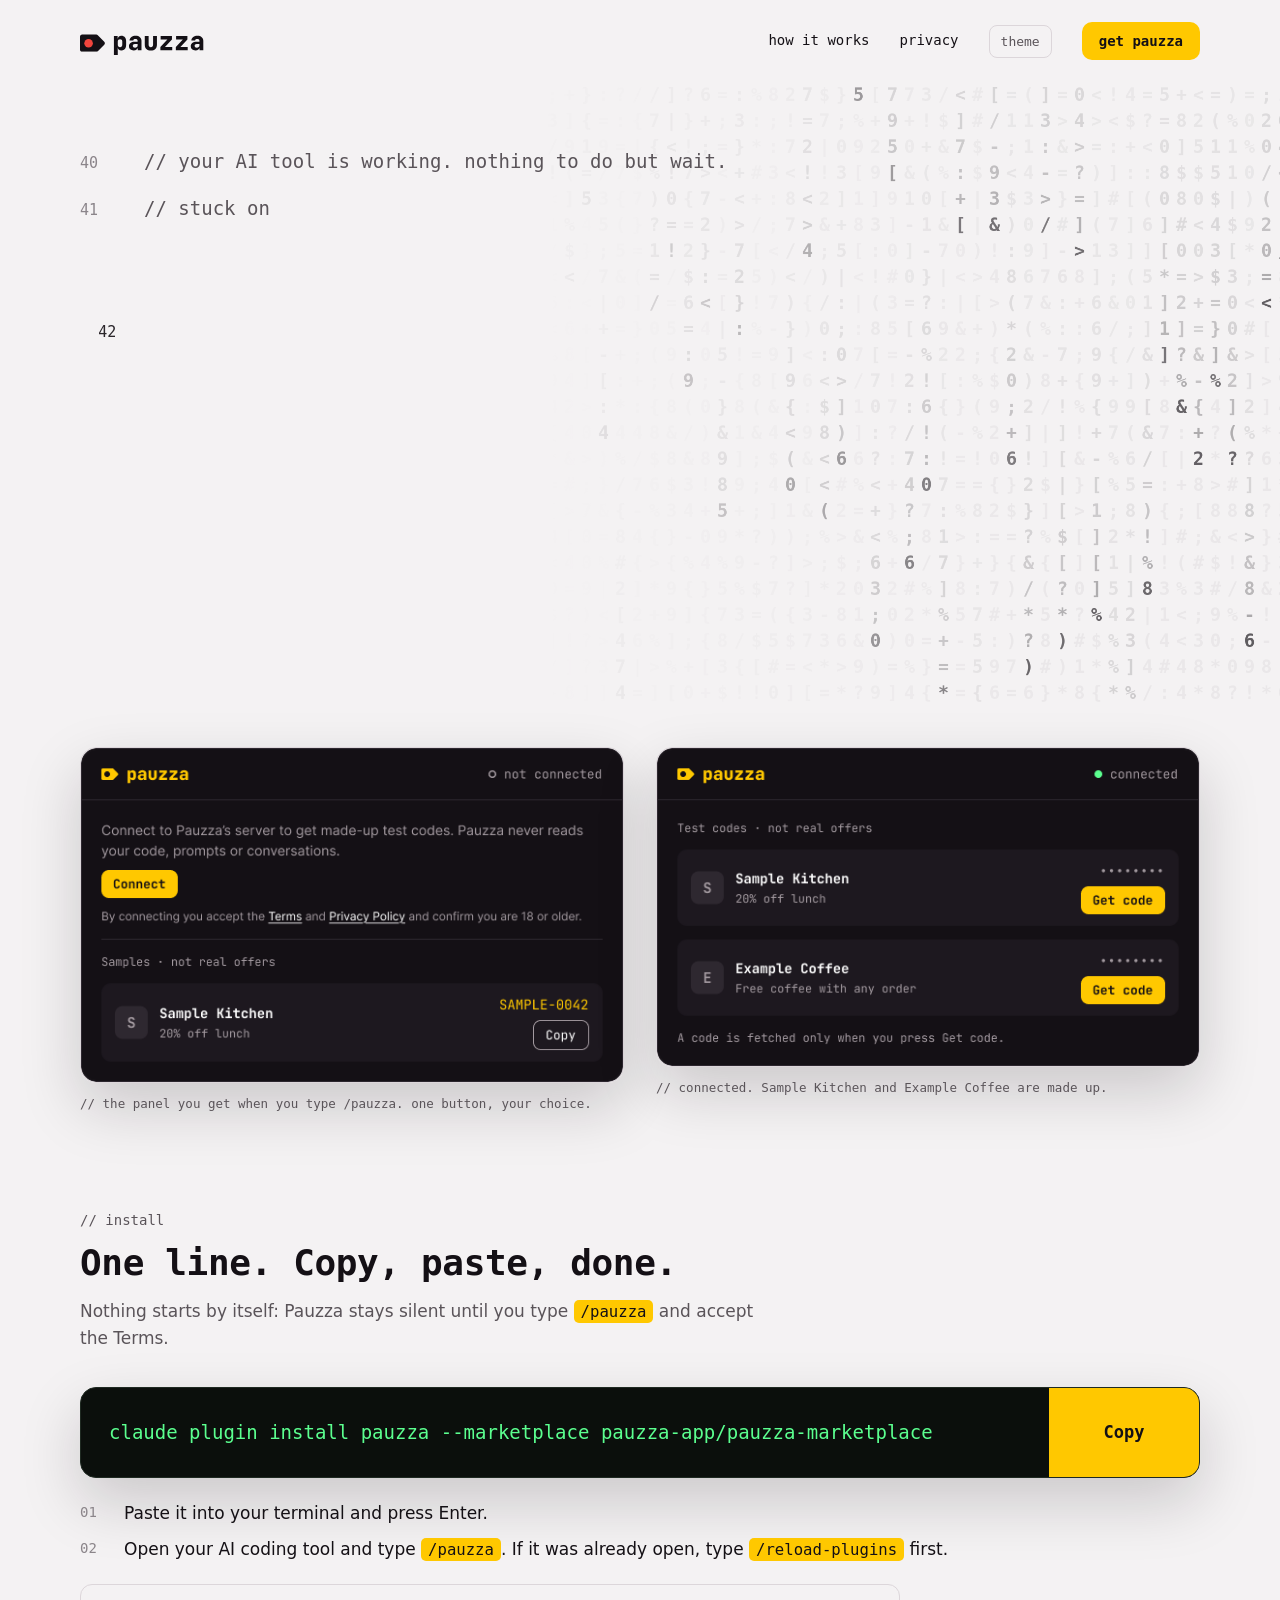
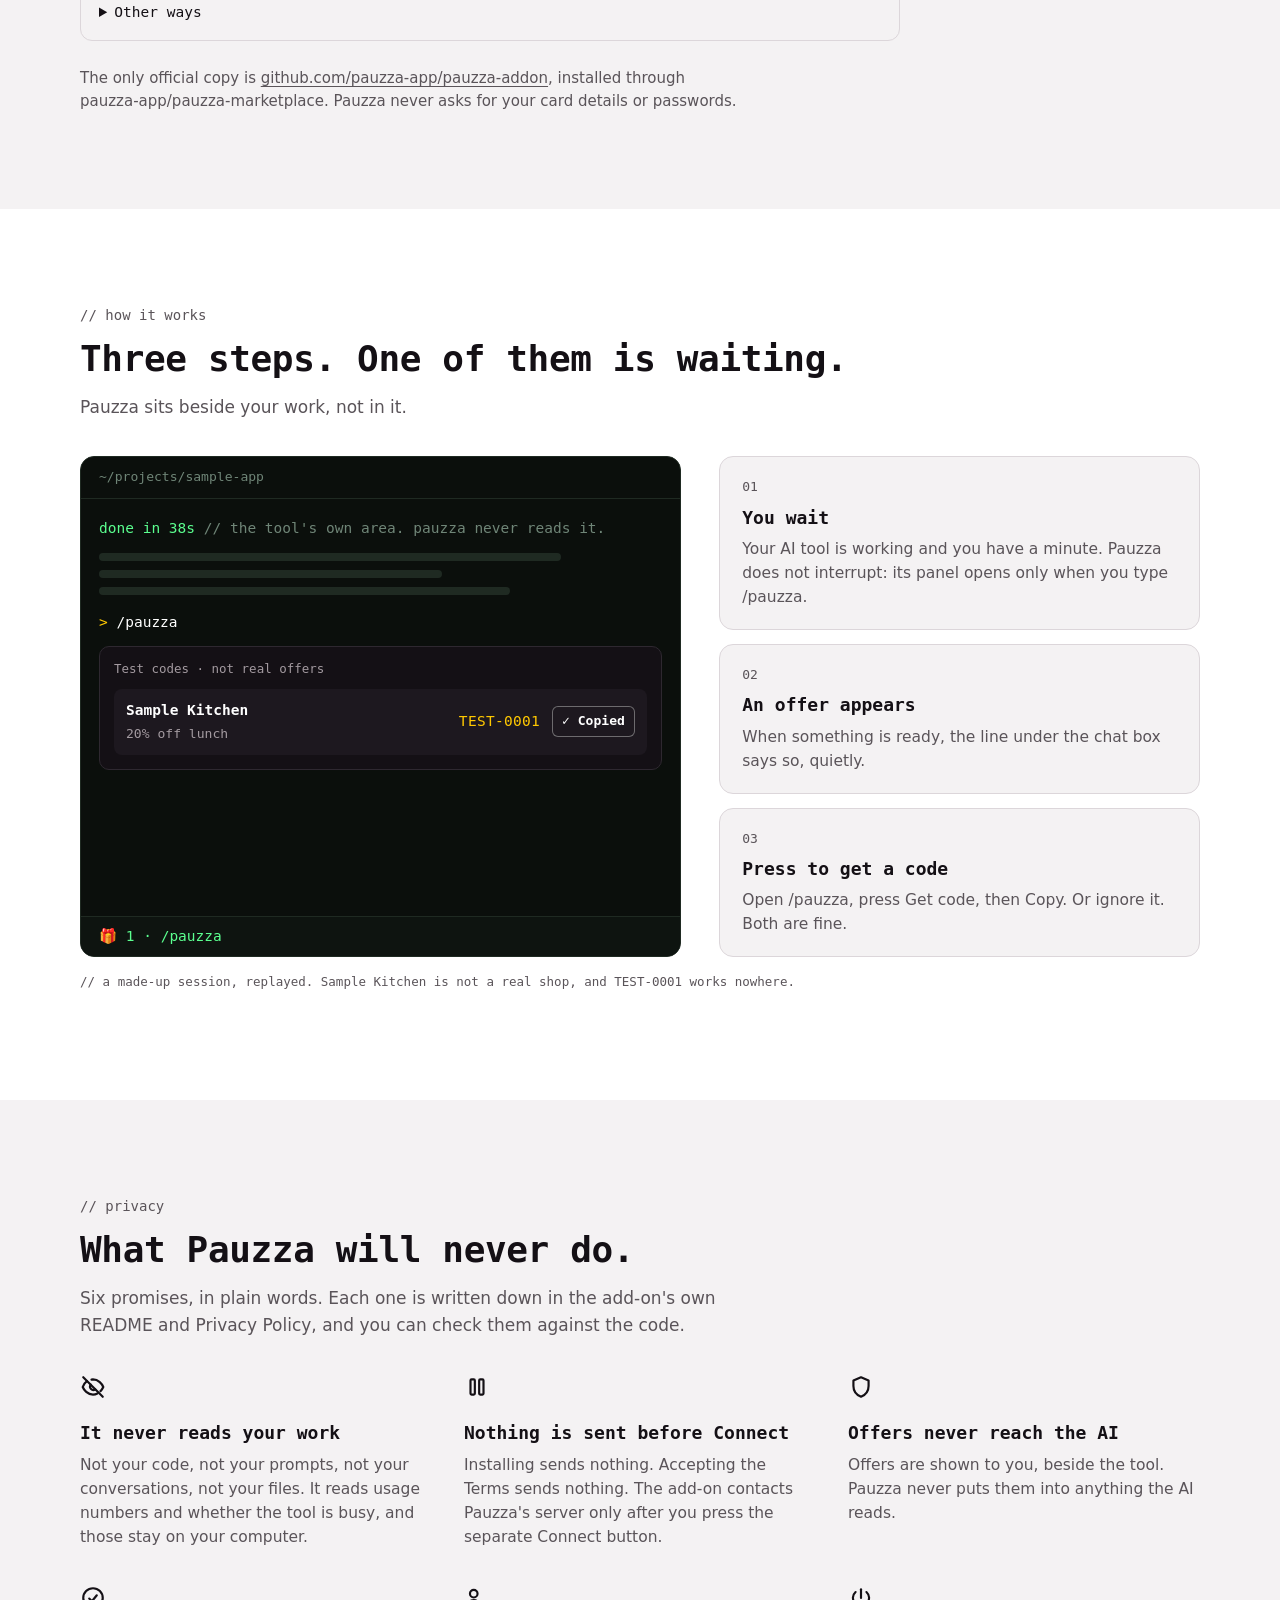
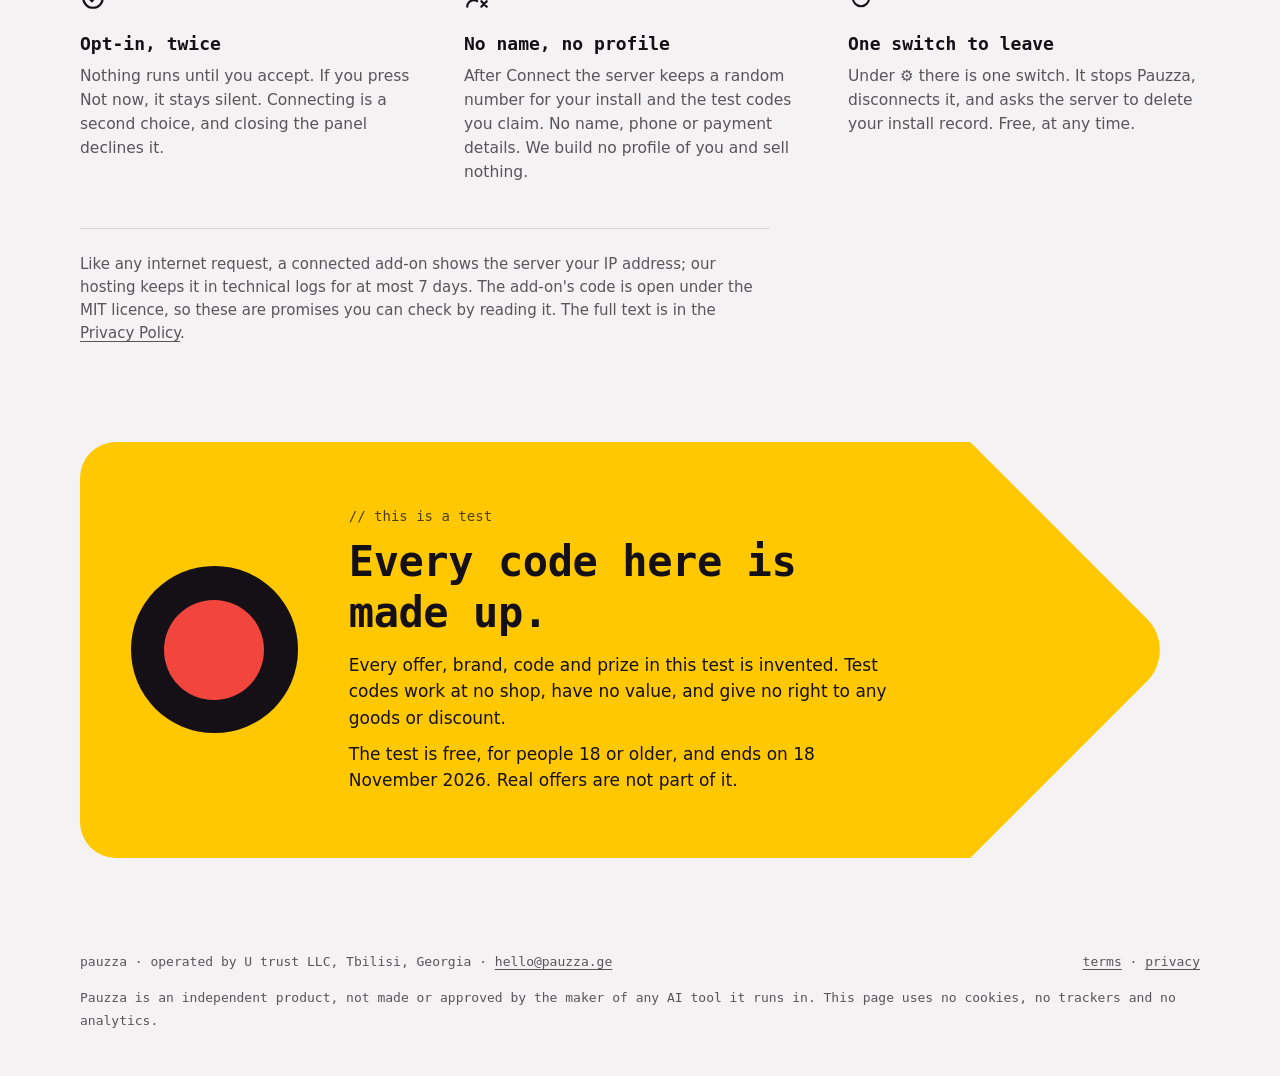
==== index.html @ 9829aac5 "First version of pauzza.ge" ====
<!doctype html>
<html lang="en">
<head>
<meta charset="utf-8">
<meta name="viewport" content="width=device-width, initial-scale=1">
<title>Pauzza · offers while your AI tool is working</title>
<meta name="description" content="Pauzza is an opt-in add-on that turns the wait in your AI coding tool into offers and promo codes. It never reads your code, prompts or conversations. Test version: every code is made up.">
<meta name="theme-color" content="#141015">
<!-- Rehearsal: keep the page out of search engines while it is for invited testers only.
     Remove the next line when the page should be found. -->
<meta name="robots" content="noindex">
<link rel="canonical" href="https://pauzza.ge/">
<!-- The picture and text shown when the link is shared in a chat or on social media. -->
<meta property="og:type" content="website">
<meta property="og:url" content="https://pauzza.ge/">
<meta property="og:title" content="Pauzza · offers while your AI tool is working">
<meta property="og:description" content="An opt-in add-on that turns the wait in your AI coding tool into offers and promo codes. It never reads your code. Test version: every code is made up.">
<meta property="og:image" content="https://pauzza.ge/assets/og.png">
<meta property="og:image:width" content="1200">
<meta property="og:image:height" content="630">
<meta name="twitter:card" content="summary_large_image">
<link rel="icon" href="assets/pauzza-app-icon-dark.svg" type="image/svg+xml">
<link rel="stylesheet" href="style.css">
</head>
<body>
<a class="skip" href="#install">Skip to install</a>

<header class="wrap nav">
  <a class="logo" href="#top" aria-label="Pauzza, top of page">
    <img class="for-dark" src="assets/pauzza-lockup-primary-dark.svg" width="582" height="158" alt="pauzza">
    <img class="for-light" src="assets/pauzza-lockup-primary-light.svg" width="582" height="158" alt="pauzza">
  </a>
  <nav class="nav-links" aria-label="Page">
    <a class="hide-s" href="#how">how it works</a>
    <a class="hide-s" href="#privacy">privacy</a>
    <button class="theme-toggle" type="button" id="theme" aria-label="Switch between light and dark">theme</button>
    <a class="btn btn-primary btn-small" href="#install">get pauzza</a>
  </nav>
</header>

<main id="top">

  <!-- 1 · hero -->
  <div class="hero">
    <canvas id="rain" aria-hidden="true"></canvas>
    <div class="wrap code-line" aria-hidden="true">
      <span class="ln">40</span>
      <p class="comment" data-type>// your AI tool is working. nothing to do but wait.</p>
    </div>
    <div class="wrap code-line" aria-hidden="true">
      <span class="ln">41</span>
      <p class="comment" data-type>// stuck on this line?</p>
    </div>
    <div class="band">
      <div class="wrap code-line">
        <span class="ln" aria-hidden="true"><i class="bp"></i>42</span>
        <h1><span class="h1-text">paused on line&nbsp;<span class="nb">42.<i class="cursor" aria-hidden="true"></i></span></span></h1>
      </div>
    </div>
    <div class="wrap code-line rise" style="--i:0">
      <span class="ln" aria-hidden="true">43</span>
      <p class="after">take a break;</p>
    </div>
    <div class="wrap code-line rise" style="--i:1">
      <span class="ln" aria-hidden="true">44</span>
      <p class="lead">Pauzza is an opt-in add-on that turns the wait in your AI coding tool into offers and promo codes. It never reads your code, prompts or conversations.</p>
    </div>
    <div class="wrap code-line rise" style="--i:2">
      <span class="ln" aria-hidden="true">45</span>
      <div class="cta-row">
        <button class="btn btn-primary" type="button" data-copy="c1" data-label="Copy install line" data-goto="install">Copy install line</button>
        <a class="btn btn-ghost" href="#how">how it works</a>
        <p class="pill">test version · every code is made up</p>
      </div>
    </div>

    <div class="wrap">
      <div class="shots" data-reveal>
        <figure class="shot">
          <img src="assets/shot-connect.png" width="560" height="345" alt="The Pauzza panel before connecting. It reads: Connect to Pauzza's server to get made-up test codes. Pauzza never reads your code, prompts or conversations. Below is one Connect button, and a sample offer marked: Samples, not real offers.">
          <figcaption>// the panel you get when you type /pauzza. one button, your choice.</figcaption>
        </figure>
        <figure class="shot">
          <img src="assets/shot-codes.png" width="560" height="329" alt="The Pauzza panel once connected, headed: Test codes, not real offers. Two made-up offers, Sample Kitchen and Example Coffee, each with a Get code button. A line at the bottom reads: A code is fetched only when you press Get code.">
          <figcaption>// connected. Sample Kitchen and Example Coffee are made up.</figcaption>
        </figure>
      </div>
      <p class="swipe-hint" aria-hidden="true">// swipe →</p>
    </div>
  </div>

  <!-- 2 · install -->
  <section id="install">
    <div class="wrap">
      <p class="eyebrow">// install</p>
      <h2>One line. Copy, paste, done.</h2>
      <p class="intro">Nothing starts by itself: Pauzza stays silent until you type <code class="inline">/pauzza</code> and accept the Terms.</p>

      <div class="install" data-reveal>
        <div class="cmd cmd-big">
          <code id="c1">claude plugin install pauzza <span class="nb">--marketplace</span> <span class="nb">pauzza-app/pauzza-marketplace</span></code>
          <button class="copy" type="button" data-copy="c1" data-label="Copy">Copy</button>
        </div>
        <ol class="after-copy">
          <li><span class="step-n" aria-hidden="true">01</span><span>Paste it into your terminal and press Enter.</span></li>
          <li><span class="step-n" aria-hidden="true">02</span><span>Open your AI coding tool and type <code class="inline">/pauzza</code>. If it was already open, type <code class="inline">/reload-plugins</code> first.</span></li>
        </ol>
        <p class="caption" id="copy-status" role="status" aria-live="polite"></p>
      </div>

      <details>
        <summary>Other ways</summary>

        <h3>Without the terminal</h3>
        <p>Type this in the chat box of an open session. The tool asks you to confirm the new source, then installs.</p>
        <div class="cmd">
          <code id="c2">/plugin install pauzza <span class="nb">--marketplace</span> <span class="nb">pauzza-app/pauzza-marketplace</span></code>
          <button class="copy" type="button" data-copy="c2" data-label="Copy">Copy</button>
        </div>

        <h3>On an older version</h3>
        <p>The one-line install needs version 2.1.292 or later; Pauzza itself needs 2.1.287 or later. Check with <code class="inline">claude --version</code>. On an older version, run these two lines in a terminal instead.</p>
        <div class="cmd">
          <code id="c3">claude plugin marketplace add <span class="nb">pauzza-app/pauzza-marketplace</span></code>
          <button class="copy" type="button" data-copy="c3" data-label="Copy">Copy</button>
        </div>
        <div class="cmd">
          <code id="c4">claude plugin install pauzza@pauzza</code>
          <button class="copy" type="button" data-copy="c4" data-label="Copy">Copy</button>
        </div>

        <h3>Remove it</h3>
        <p>Open <code class="inline">/pauzza</code>, press ⚙ and delete the saved data. Then run these two lines and restart the app.</p>
        <div class="cmd">
          <code id="c5">claude plugin uninstall pauzza@pauzza</code>
          <button class="copy" type="button" data-copy="c5" data-label="Copy">Copy</button>
        </div>
        <div class="cmd">
          <code id="c6">claude plugin marketplace remove pauzza</code>
          <button class="copy" type="button" data-copy="c6" data-label="Copy">Copy</button>
        </div>
      </details>

      <p class="note">The only official copy is <a href="https://github.com/pauzza-app/pauzza-addon">github.com/pauzza-app/pauzza-addon</a>, installed through <span style="white-space:nowrap">pauzza-app/pauzza-marketplace</span>. Pauzza never asks for your card details or passwords.</p>
    </div>
  </section>

  <!-- 3 · how it works -->
  <section id="how" class="alt">
    <div class="wrap">
      <p class="eyebrow">// how it works</p>
      <h2>Three steps. One of them is waiting.</h2>
      <p class="intro">Pauzza sits beside your work, not in it.</p>

      <div class="how" data-reveal>
        <div class="demo" id="demo" data-phase="6" role="img" aria-label="A made-up session, replayed: the AI tool works for 38 seconds; the status line then shows one gift ready; typing /pauzza opens a panel headed Test codes, not real offers, with Sample Kitchen, 20% off lunch; pressing Get code shows the code TEST-0001, and Copy copies it.">
          <div class="demo-bar" aria-hidden="true">~/projects/sample-app</div>
          <div class="demo-body" aria-hidden="true">
            <p class="demo-work"><span class="demo-state">done in 38s</span> <span class="demo-note">// the tool's own area. pauzza never reads it.</span></p>
            <div class="demo-lines"><i></i><i></i><i></i></div>
            <p class="demo-prompt"><b>&gt;</b> <span id="demo-typed">/pauzza</span><i class="demo-caret"></i></p>
            <div class="demo-panel">
              <p class="demo-label">Test codes · not real offers</p>
              <div class="demo-offer">
                <div><strong>Sample Kitchen</strong><span>20% off lunch</span></div>
                <div class="demo-right"><span class="demo-code">TEST-0001</span><span class="demo-btn">✓ Copied</span></div>
              </div>
            </div>
          </div>
          <div class="demo-status" aria-hidden="true"><span id="demo-status">🎁 1 · /pauzza</span></div>
        </div>

        <ol class="how-steps">
          <li class="card">
            <p class="num">01</p>
            <h3>You wait</h3>
            <p>Your AI tool is working and you have a minute. Pauzza does not interrupt: its panel opens only when you type /pauzza.</p>
          </li>
          <li class="card">
            <p class="num">02</p>
            <h3>An offer appears</h3>
            <p>When something is ready, the line under the chat box says so, quietly.</p>
          </li>
          <li class="card">
            <p class="num">03</p>
            <h3>Press to get a code</h3>
            <p>Open /pauzza, press Get code, then Copy. Or ignore it. Both are fine.</p>
          </li>
        </ol>
      </div>
      <p class="caption how-note">// a made-up session, replayed. Sample Kitchen is not a real shop, and TEST-0001 works nowhere.</p>
    </div>
  </section>

  <!-- 4 · privacy -->
  <section id="privacy">
    <div class="wrap">
      <p class="eyebrow">// privacy</p>
      <h2>What Pauzza will never do.</h2>
      <p class="intro">Six promises, in plain words. Each one is written down in the add-on's own README and Privacy Policy, and you can check them against the code.</p>

      <ul class="promises">
        <li>
          <svg viewBox="0 0 24 24" aria-hidden="true"><path d="M3 3l18 18"/><path d="M10.6 5.2A9.8 9.8 0 0 1 12 5c5 0 8.5 4.4 9.5 7a12 12 0 0 1-2.6 3.8M6.4 6.5C4.300 8 3 10.300 2.500 12c1 2.600 4.500 7 9.500 7 1.500 0 2.900-.4 4.100-1"/><path d="M9.900 9.900a3 3 0 0 0 4.200 4.200"/></svg>
          <h3>It never reads your work</h3>
          <p>Not your code, not your prompts, not your conversations, not your files. It reads usage numbers and whether the tool is busy, and those stay on your computer.</p>
        </li>
        <li>
          <svg viewBox="0 0 24 24" aria-hidden="true"><rect x="6" y="5" width="4" height="14" rx="1"/><rect x="14" y="5" width="4" height="14" rx="1"/></svg>
          <h3>Nothing is sent before Connect</h3>
          <p>Installing sends nothing. Accepting the Terms sends nothing. The add-on contacts Pauzza's server only after you press the separate Connect button.</p>
        </li>
        <li>
          <svg viewBox="0 0 24 24" aria-hidden="true"><path d="M12 3l7 3v5c0 4.500-3 8.300-7 10-4-1.700-7-5.500-7-10V6l7-3z"/></svg>
          <h3>Offers never reach the AI</h3>
          <p>Offers are shown to you, beside the tool. Pauzza never puts them into anything the AI reads.</p>
        </li>
        <li>
          <svg viewBox="0 0 24 24" aria-hidden="true"><circle cx="12" cy="12" r="9"/><path d="M8.500 12.500l2.500 2.500 4.500-5.500"/></svg>
          <h3>Opt-in, twice</h3>
          <p>Nothing runs until you accept. If you press Not now, it stays silent. Connecting is a second choice, and closing the panel declines it.</p>
        </li>
        <li>
          <svg viewBox="0 0 24 24" aria-hidden="true"><circle cx="9" cy="8" r="3.500"/><path d="M3 20c0-3.300 2.700-6 6-6 1.200 0 2.300.3 3.200.9"/><path d="M16 15l5 5M21 15l-5 5"/></svg>
          <h3>No name, no profile</h3>
          <p>After Connect the server keeps a random number for your install and the test codes you claim. No name, phone or payment details. We build no profile of you and sell nothing.</p>
        </li>
        <li>
          <svg viewBox="0 0 24 24" aria-hidden="true"><path d="M12 4v8"/><path d="M7 6.500a7.500 7.500 0 1 0 10 0"/></svg>
          <h3>One switch to leave</h3>
          <p>Under ⚙ there is one switch. It stops Pauzza, disconnects it, and asks the server to delete your install record. Free, at any time.</p>
        </li>
      </ul>

      <p class="check-note">Like any internet request, a connected add-on shows the server your IP address; our hosting keeps it in technical logs for at most 7 days. The add-on's code is open under the MIT licence, so these are promises you can check by reading it. The full text is in the <a href="privacy.html">Privacy Policy</a>.</p>
    </div>
  </section>

  <!-- 5 · the honest line -->
  <section class="test" id="test">
    <div class="wrap">
      <div class="tag" data-reveal>
        <div class="tag-dot" aria-hidden="true"><i></i></div>
        <div class="tag-text">
          <p class="eyebrow">// this is a test</p>
          <h2>Every code here is made up.</h2>
          <p>Every offer, brand, code and prize in this test is invented. Test codes work at no shop, have no value, and give no right to any goods or discount.</p>
          <p>The test is free, for people 18 or older, and ends on 18 November 2026. Real offers are not part of it.</p>
        </div>
      </div>
    </div>
  </section>

</main>

<!-- 6 · footer -->
<footer>
  <div class="wrap">
    <p>pauzza · operated by U trust LLC, Tbilisi, Georgia · <a href="mailto:hello@pauzza.ge">hello@pauzza.ge</a></p>
    <p><a href="terms.html">terms</a> · <a href="privacy.html">privacy</a></p>
    <p class="small">Pauzza is an independent product, not made or approved by the maker of any AI tool it runs in. This page uses no cookies, no trackers and no analytics.</p>
  </div>
</footer>

<script>
// Copy buttons and the light/dark switch. Nothing is stored and nothing is sent.
(function () {
  var status = document.getElementById('copy-status');
  function fallback(text) {
    var t = document.createElement('textarea');
    t.value = text; t.setAttribute('readonly', '');
    t.style.position = 'fixed'; t.style.opacity = '0';
    document.body.appendChild(t); t.select();
    try { document.execCommand('copy'); } catch (e) {}
    document.body.removeChild(t);
  }
  document.querySelectorAll('[data-copy]').forEach(function (b) {
    b.addEventListener('click', function () {
      var text = document.getElementById(b.dataset.copy).textContent;
      var done = function () {
        b.textContent = '✓ Copied'; b.setAttribute('data-done', '');
        status.textContent = 'Copied. Now paste it into your terminal.';
        setTimeout(function () { b.textContent = b.dataset.label; b.removeAttribute('data-done'); }, 2500);
        if (b.dataset.goto) document.getElementById(b.dataset.goto).scrollIntoView();
      };
      if (navigator.clipboard && navigator.clipboard.writeText) {
        navigator.clipboard.writeText(text).then(done, function () { fallback(text); done(); });
      } else { fallback(text); done(); }
    });
  });
  document.getElementById('theme').addEventListener('click', function () {
    var root = document.documentElement;
    var now = root.getAttribute('data-theme') ||
      (window.matchMedia('(prefers-color-scheme: light)').matches ? 'light' : 'dark');
    root.setAttribute('data-theme', now === 'light' ? 'dark' : 'light');
  });
})();
</script>
<script src="motion.js"></script>
</body>
</html>
---- style.css ----
/* Pauzza one-pager. Breakpoint brand: yellow leads on ink, red is only the dot,
   green stays in the terminal. No external fonts: the stacks below fall back
   to each system's own monospace and sans-serif. */

:root {
  --yellow: #ffc800;
  --ink: #141015;
  --red: #f2453d;
  --green: #5bff8f;
  --term: #0b0f0c;

  /* dark theme (the lead) */
  --bg: #141015;
  --surface: #1d181f;
  --line: #2e2830;
  --text: #ffffff;
  --mute: #a39aa0;
  --dim: #6d6b6e;
  --accent: #ffc800;          /* headline and label colour */
  --band: #352a12;            /* the paused line */
  --band-text: #ffc800;
  --focus: #ffc800;
  --logo-dark: block;
  --logo-light: none;
  --shadow: 0 24px 60px rgba(0, 0, 0, 0.45);
  --rain-dim: #8a8388;
  --rain-head: #ffc800;

  --mono: "JetBrains Mono", ui-monospace, "Cascadia Mono", "Cascadia Code",
    "SF Mono", SFMono-Regular, Menlo, Consolas, "DejaVu Sans Mono", monospace;
  --sans: Inter, system-ui, -apple-system, "Segoe UI", Roboto, "Helvetica Neue",
    Arial, sans-serif;

  --wrap: 1120px;
  --gutter: clamp(20px, 5vw, 56px);
  color-scheme: dark;
}

@media (prefers-color-scheme: light) {
  :root:not([data-theme="dark"]) {
    --bg: #f4f2f3;
    --surface: #ffffff;
    --line: #dcd6da;
    --text: #141015;
    --mute: #5a5459;
    --dim: #8b858a;
    --accent: #141015;
    --band: #ffc800;
    --band-text: #141015;
    --focus: #141015;
    --logo-dark: none;
    --logo-light: block;
    --shadow: 0 24px 60px rgba(20, 16, 21, 0.18);
    --rain-dim: #6d6b6e;
    --rain-head: #141015;
    color-scheme: light;
  }
}

:root[data-theme="light"] {
  --bg: #f4f2f3;
  --surface: #ffffff;
  --line: #dcd6da;
  --text: #141015;
  --mute: #5a5459;
  --dim: #8b858a;
  --accent: #141015;
  --band: #ffc800;
  --band-text: #141015;
  --focus: #141015;
  --logo-dark: none;
  --logo-light: block;
  --shadow: 0 24px 60px rgba(20, 16, 21, 0.18);
  --rain-dim: #6d6b6e;
  --rain-head: #141015;
  color-scheme: light;
}

*,
*::before,
*::after {
  box-sizing: border-box;
}

html {
  scroll-behavior: smooth;
  -webkit-text-size-adjust: 100%;
}

body {
  margin: 0;
  background: var(--bg);
  color: var(--text);
  font-family: var(--sans);
  font-size: 17px;
  line-height: 1.55;
  -webkit-font-smoothing: antialiased;
}

img {
  max-width: 100%;
  height: auto;
  display: block;
}

a {
  color: inherit;
  text-underline-offset: 3px;
}

:focus-visible {
  outline: 3px solid var(--focus);
  outline-offset: 3px;
  border-radius: 4px;
}

.wrap {
  max-width: calc(var(--wrap) + 2 * var(--gutter));
  margin: 0 auto;
  padding: 0 var(--gutter);
}

.skip {
  position: absolute;
  left: -9999px;
}
.skip:focus {
  left: 16px;
  top: 16px;
  z-index: 10;
  background: var(--yellow);
  color: var(--ink);
  padding: 10px 14px;
  font-family: var(--mono);
  font-weight: 700;
  border-radius: 8px;
}

/* ---------- navigation ---------- */

.nav {
  display: flex;
  align-items: center;
  justify-content: space-between;
  gap: 16px;
  padding-top: 22px;
  padding-bottom: 22px;
}

.logo img {
  height: 34px;
  width: auto;
}
.logo .for-dark { display: var(--logo-dark); }
.logo .for-light { display: var(--logo-light); }
.logo { display: inline-block; border-radius: 6px; }

.nav-links {
  display: flex;
  align-items: center;
  gap: clamp(12px, 2.5vw, 30px);
  font-family: var(--mono);
  font-size: 14px;
}
.nav-links a {
  text-decoration: none;
}
.nav-links a:hover {
  text-decoration: underline;
}

.btn {
  display: inline-flex;
  align-items: center;
  justify-content: center;
  gap: 8px;
  font-family: var(--mono);
  font-weight: 700;
  font-size: 15px;
  line-height: 1;
  padding: 15px 22px;
  border-radius: 10px;
  border: 1.5px solid transparent;
  text-decoration: none;
  cursor: pointer;
  transition: transform 0.12s ease, background-color 0.12s ease;
}
.btn-primary {
  background: var(--yellow);
  color: var(--ink);
}
.btn-primary:hover { background: #ffd53d; }
.btn-ghost {
  background: transparent;
  color: var(--text);
  border-color: var(--dim);
}
.btn-ghost:hover { border-color: var(--text); }
.btn:active { transform: translateY(1px); }
.btn-small { padding: 11px 16px; font-size: 14px; }

.theme-toggle {
  font-family: var(--mono);
  font-size: 13px;
  background: transparent;
  color: var(--mute);
  border: 1.5px solid var(--line);
  border-radius: 8px;
  padding: 9px 11px;
  cursor: pointer;
  line-height: 1;
  white-space: nowrap;
}
.theme-toggle:hover { color: var(--text); border-color: var(--dim); }

/* ---------- hero: the editor ---------- */

.hero {
  padding: clamp(20px, 5vw, 56px) 0 0;
}

.code-line {
  display: grid;
  grid-template-columns: clamp(30px, 6vw, 64px) 1fr;
  align-items: baseline;
  font-family: var(--mono);
  padding-top: 9px;
  padding-bottom: 9px;
}
.ln {
  color: var(--dim);
  font-size: clamp(11px, 1.4vw, 15px);
  font-family: var(--mono);
  user-select: none;
}
.comment {
  color: var(--mute);
  font-size: clamp(14px, 1.9vw, 19px);
  margin: 0;
}

.band {
  background: var(--band);
  margin: 10px 0;
}
.band .code-line {
  padding-top: clamp(22px, 4vw, 44px);
  padding-bottom: clamp(22px, 4vw, 44px);
  align-items: center;
}
.band .ln { color: var(--band-text); opacity: 0.9; }

h1 {
  font-family: var(--mono);
  font-weight: 800;
  font-size: clamp(34px, 8.2vw, 92px);
  line-height: 1;
  letter-spacing: -0.02em;
  margin: 0;
  color: var(--band-text);
}

.after {
  font-family: var(--mono);
  font-size: clamp(19px, 3vw, 30px);
  margin: 0;
}

.lead {
  font-family: var(--sans);
  font-size: clamp(17px, 2vw, 21px);
  line-height: 1.5;
  color: var(--text);
  max-width: 34em;
  margin: 0;
}

.cta-row {
  display: flex;
  flex-wrap: wrap;
  gap: 12px;
  align-items: center;
}

.pill {
  display: inline-flex;
  align-items: center;
  gap: 9px;
  font-family: var(--mono);
  font-size: 13px;
  color: var(--mute);
  border: 1px solid var(--line);
  border-radius: 999px;
  padding: 7px 13px;
  margin: 0;
  background: var(--bg);
}
.pill::before {
  content: "";
  width: 8px;
  height: 8px;
  border-radius: 50%;
  border: 1.5px solid var(--mute);
}

/* ---------- product shots ---------- */

.shots {
  margin-top: clamp(36px, 6vw, 72px);
  display: grid;
  grid-template-columns: 1fr 1fr;
  gap: clamp(16px, 3vw, 32px);
  align-items: start;
}
.shot {
  margin: 0;
}
.shot img {
  width: 100%;
  border-radius: 16px;
  border: 1px solid var(--line);
  box-shadow: var(--shadow);
}
.shot figcaption,
.meter figcaption,
.caption {
  font-family: var(--mono);
  font-size: 12.5px;
  line-height: 1.5;
  color: var(--mute);
  margin-top: 12px;
}

/* ---------- sections ---------- */

:root { --step: clamp(56px, 8vw, 96px); }
section {
  padding: var(--step) 0;
}
.hero { padding-bottom: 0; }
#privacy { padding-bottom: 0; }
#test { padding-bottom: calc(var(--step) * 0.6); }
.alt {
  background: var(--surface);
}

.eyebrow {
  font-family: var(--mono);
  font-size: 14px;
  color: var(--mute);
  margin: 0 0 10px;
}
h2 {
  font-family: var(--mono);
  font-weight: 800;
  font-size: clamp(24px, 3.6vw, 36px);
  line-height: 1.2;
  letter-spacing: -0.01em;
  margin: 0 0 14px;
}
h3 {
  font-family: var(--mono);
  font-weight: 700;
  font-size: 18px;
  line-height: 1.3;
  margin: 0 0 8px;
}
.intro {
  color: var(--mute);
  max-width: 40em;
  margin: 0 0 36px;
}

/* ---------- install ---------- */

.steps {
  list-style: none;
  margin: 0;
  padding: 0;
  display: grid;
  gap: 14px;
  max-width: 820px;
}
.step {
  display: grid;
  grid-template-columns: 44px 1fr;
  gap: 4px 0;
}
.step-n {
  font-family: var(--mono);
  font-size: 14px;
  color: var(--dim);
  padding-top: 2px;
}
.step p {
  margin: 0 0 8px;
}
.step > div { min-width: 0; }

.cmd {
  display: flex;
  align-items: stretch;
  background: var(--term);
  border: 1px solid #1f2a22;
  border-radius: 12px;
  overflow: hidden;
}
.cmd code {
  flex: 1;
  min-width: 0;
  font-family: var(--mono);
  font-size: clamp(13px, 1.6vw, 16px);
  line-height: 1.5;
  color: var(--green);
  padding: 15px 18px;
  overflow-wrap: anywhere;
  user-select: all;
}
.copy {
  flex: none;
  min-width: 96px;
  font-family: var(--mono);
  font-weight: 700;
  font-size: 14px;
  color: var(--ink);
  background: var(--yellow);
  border: 0;
  padding: 0 18px;
  cursor: pointer;
}
.copy:hover { background: #ffd53d; }
.copy:focus-visible {
  outline: 3px solid #ffffff;
  outline-offset: -5px;
  box-shadow: inset 0 0 0 2px var(--ink);
}
.copy[data-done] {
  background: var(--term);
  color: var(--green);
}

.install { max-width: none; }
.cmd-big { border-radius: 16px; box-shadow: var(--shadow); }
.cmd-big code {
  font-size: clamp(14px, 1.9vw, 19px);
  padding: clamp(20px, 3vw, 30px) clamp(18px, 2.6vw, 28px);
}
.cmd-big .copy { min-width: 150px; font-size: 17px; }
.after-copy {
  list-style: none;
  margin: 22px 0 0;
  padding: 0;
  display: grid;
  gap: 10px;
}
.after-copy li { display: grid; grid-template-columns: 44px 1fr; }
details h3 { font-size: 15px; margin: 22px 0 4px; }
.btn[data-done] { background: var(--term); color: var(--green); }

.nb { white-space: nowrap; }

code.inline {
  font-family: var(--mono);
  font-size: 0.92em;
  background: var(--band);
  color: var(--band-text);
  padding: 2px 7px;
  border-radius: 5px;
  white-space: nowrap;
}

.note {
  color: var(--mute);
  font-size: 15px;
  max-width: 820px;
  margin: 26px 0 0;
}

details {
  max-width: 820px;
  margin-top: 22px;
  border: 1px solid var(--line);
  border-radius: 12px;
  padding: 4px 18px;
}
summary {
  font-family: var(--mono);
  font-size: 14.5px;
  cursor: pointer;
  padding: 12px 0;
}
details[open] { padding-bottom: 18px; }
details .cmd { margin-top: 10px; }
details p { color: var(--mute); font-size: 15px; margin: 4px 0 0; }

/* ---------- how it works: a terminal that runs by itself, and the three steps ---------- */

.how {
  display: grid;
  grid-template-columns: 1.25fr 1fr;
  gap: clamp(20px, 3vw, 40px);
  align-items: stretch;
}

.demo {
  display: grid;
  grid-template-rows: auto 1fr auto;
  min-height: 400px;
  background: var(--term);
  border: 1px solid #1f2a22;
  border-radius: 14px;
  overflow: hidden;
  font-family: var(--mono);
  font-size: clamp(12.5px, 1.25vw, 14.5px);
  line-height: 1.6;
  color: #9fb5a6;
}
.demo-bar {
  padding: 10px 18px;
  color: #6f8577;
  border-bottom: 1px solid #1f2a22;
  font-size: 0.9em;
}
.demo-body { padding: 18px; display: grid; align-content: start; gap: 12px; }
.demo-work { margin: 0; }
.demo-state { color: var(--green); }
.demo-note { color: #6f8577; }
.demo-lines { display: grid; gap: 9px; }
.demo-lines i { height: 8px; border-radius: 4px; background: #1f2a22; transform-origin: left; }
.demo-lines i:nth-child(1) { width: 82%; }
.demo-lines i:nth-child(2) { width: 61%; }
.demo-lines i:nth-child(3) { width: 73%; }
.demo-prompt { margin: 4px 0 0; color: #ffffff; }
.demo-prompt b { color: var(--yellow); font-weight: 400; }
.demo-caret {
  display: none;
  width: 0.6em;
  height: 1.1em;
  margin-left: 2px;
  vertical-align: -0.2em;
  background: var(--yellow);
}
.demo-panel {
  background: #141015;
  border: 1px solid #2e2830;
  border-radius: 10px;
  padding: 12px 14px 14px;
}
.demo-label { margin: 0 0 10px; color: #a39aa0; font-size: 0.86em; }
.demo-offer {
  display: flex;
  align-items: center;
  justify-content: space-between;
  gap: 12px;
  background: #1d181f;
  border-radius: 8px;
  padding: 10px 12px;
}
.demo-offer strong { display: block; color: #ffffff; }
.demo-offer span { color: #a39aa0; font-size: 0.9em; }
.demo-right { display: flex; align-items: center; gap: 12px; flex: none; }
.demo-right .demo-code { color: var(--yellow); font-size: 1em; letter-spacing: 0.02em; }
.demo-right .demo-btn {
  background: var(--yellow);
  color: var(--ink);
  font-weight: 700;
  font-size: 0.9em;
  border-radius: 6px;
  padding: 5px 10px;
  min-width: 6.2em;
  text-align: center;
}
.demo-status {
  min-height: 2.6em;
  padding: 8px 18px;
  border-top: 1px solid #1f2a22;
  color: var(--green);
  background: #0e1410;
}

/* what each moment of the replay shows; without JavaScript the last moment stands still */
.demo[data-phase="1"] .demo-prompt,
.demo[data-phase="2"] .demo-prompt,
.demo[data-phase="1"] .demo-panel,
.demo[data-phase="2"] .demo-panel,
.demo[data-phase="3"] .demo-panel,
.demo[data-phase="1"] #demo-status { visibility: hidden; }
.demo[data-phase="4"] .demo-code { visibility: hidden; }
.demo[data-phase="3"] .demo-caret { display: inline-block; }
.demo[data-phase="5"] .demo-btn,
.demo[data-phase="6"] .demo-btn { background: transparent; color: #ffffff; box-shadow: inset 0 0 0 1px #6d6b6e; }
.demo[data-phase="2"] .demo-status { background: #352a12; transition: background-color 0.24s linear; }

.how-steps {
  list-style: none;
  margin: 0;
  padding: 0;
  display: grid;
  gap: 14px;
}
.card {
  background: var(--surface);
  border: 1px solid var(--line);
  border-radius: 14px;
  padding: 20px 22px;
  transition: opacity 0.24s ease, border-color 0.24s ease;
}
.alt .card { background: var(--bg); }
.card .num {
  font-family: var(--mono);
  font-size: 13px;
  color: var(--mute);
  margin: 0 0 8px;
}
.card h3 { color: var(--accent); }
.card p {
  margin: 0;
  color: var(--mute);
  font-size: 15.5px;
}
.how.is-playing .card { opacity: 0.5; }
.how.is-playing .card.is-on { opacity: 1; border-color: var(--accent); }
.how-note { margin-top: 16px; }
/* ---------- promises ---------- */

.promises {
  display: grid;
  grid-template-columns: repeat(3, 1fr);
  gap: 36px 32px;
  list-style: none;
  padding: 0;
  margin: 0;
}
.promises svg {
  width: 26px;
  height: 26px;
  stroke: var(--accent);
  fill: none;
  stroke-width: 2;
  stroke-linecap: round;
  stroke-linejoin: round;
  margin-bottom: 14px;
}
.promises p {
  margin: 0;
  color: var(--mute);
  font-size: 15.5px;
}
.check-note {
  margin: 44px 0 0;
  padding-top: 24px;
  border-top: 1px solid var(--line);
  color: var(--mute);
  font-size: 15px;
  max-width: 46em;
}

/* ---------- the honest line: the logo's tag, at section size ---------- */

.test { overflow: hidden; }
.tag {
  position: relative;
  z-index: 0;
  background: var(--yellow);
  color: var(--ink);
  border-radius: 36px 0 0 36px;
  padding: clamp(36px, 5vw, 64px) clamp(28px, 4vw, 56px);
  margin-right: clamp(120px, 18vw, 230px);
  display: grid;
  grid-template-columns: auto 1fr;
  gap: clamp(24px, 4vw, 56px);
  align-items: center;
}
.tag::after {                      /* the point */
  content: "";
  position: absolute;
  top: 0;
  bottom: 0;
  right: 0;
  aspect-ratio: 1;
  background: var(--yellow);
  border-top-right-radius: 15%;
  transform: translateX(50%) rotate(45deg) scale(0.7071);
  z-index: -1;
}
.tag-dot {
  width: clamp(96px, 13vw, 168px);
  aspect-ratio: 1;
  border-radius: 50%;
  background: var(--ink);
  display: grid;
  place-items: center;
}
.tag-dot i {
  width: 60%;
  aspect-ratio: 1;
  border-radius: 50%;
  background: var(--red);
}
.tag .eyebrow { color: var(--ink); opacity: 0.75; }
.tag h2 { font-size: clamp(26px, 4vw, 42px); }
.tag p { max-width: 32em; margin: 0 0 10px; }
.tag p:last-child { margin-bottom: 0; }
.tag :focus-visible { outline-color: var(--ink); }
/* ---------- footer ---------- */

footer {
  font-family: var(--mono);
  font-size: 13px;
  line-height: 1.7;
  color: var(--mute);
  padding: 36px 0 44px;
}
footer .wrap {
  display: flex;
  flex-wrap: wrap;
  justify-content: space-between;
  gap: 14px 40px;
}
footer p { margin: 0; }
footer .small { flex-basis: 100%; }

/* ---------- legal pages ---------- */

.doc {
  max-width: 760px;
  padding-top: 24px;
  padding-bottom: 80px;
}
.doc h1 {
  color: var(--accent);
  font-size: clamp(30px, 5vw, 48px);
  line-height: 1.1;
  margin-bottom: 12px;
}
.doc .meta {
  font-family: var(--mono);
  font-size: 14px;
  color: var(--mute);
  margin: 0 0 32px;
}
.doc ol { padding-left: 1.4em; }
.doc li { margin-bottom: 16px; }
.doc ul { margin-top: 10px; }
.doc ul li { margin-bottom: 6px; }
.doc .back {
  font-family: var(--mono);
  font-size: 14px;
}

/* ---------- hero furniture ---------- */

.hero { position: relative; }
.hero > .wrap, .hero > .band { position: relative; z-index: 1; }
#rain {                             /* falling code, drawn by a small shader; desktop only */
  position: absolute;
  inset: 0 0 auto 0;
  width: 100%;
  height: min(620px, 100%);
  z-index: 0;
  opacity: 0;
  transition: opacity 0.6s ease;
  pointer-events: none;
  -webkit-mask-image: linear-gradient(90deg, transparent 42%, #000 82%);
  mask-image: linear-gradient(90deg, transparent 42%, #000 82%);
}
#rain.on { opacity: 1; }

.bp {
  display: inline-block;
  width: 0.72em;
  height: 0.72em;
  border-radius: 50%;
  background: var(--red);
  box-shadow: 0 0 0 0.22em var(--ink);
  margin-right: 0.5em;
  vertical-align: -0.02em;
}
.cursor {
  display: none;
  width: 0.42em;
  height: 0.8em;
  margin-left: 0.12em;
  vertical-align: -0.04em;
  background: var(--band-text);
}
.swipe-hint { display: none; }

/* ---------- motion ----------
   Only the three movements in the brandbook's Motion chapter: a dot appears,
   a line lights up, a cursor blinks. Short, played once, and off entirely
   under reduced motion. The one exception is the terminal replay in
   "how it works", which runs by itself. */

.copy:active, .btn:active { transform: translateY(2px); }

.motion .untyped { visibility: hidden; }
.motion .bp { transform: scale(0); }
.motion .hero.is-hit .bp { animation: dot-in 0.2s ease-out 0s both; }
.motion .band { background: transparent; position: relative; }
.motion .band::before {
  content: "";
  position: absolute;
  inset: 0;
  background: var(--band);
  transform: scaleX(0);
  transform-origin: left;
}
.motion .hero.is-hit .band::before { transition: transform 0.24s linear 0.2s; transform: scaleX(1); }
.motion .band .code-line { position: relative; }
.motion .h1-text { clip-path: inset(0 100% 0 0); display: inline-block; }
.motion .hero.is-hit .h1-text { clip-path: inset(0 0 -0.2em 0); transition: clip-path 0.24s linear 0.2s; }
.motion .cursor { display: inline-block; opacity: 0; }
.motion .hero.is-hit .cursor { animation: blink 1.06s steps(1) 0.44s 3 both, stay 0.01s 3.62s forwards; }
.motion .rise { opacity: 0; transform: translateY(10px); }
.motion .hero.is-hit .rise {
  opacity: 1;
  transform: none;
  transition: opacity 0.24s ease, transform 0.24s ease;
  transition-delay: calc(0.5s + var(--i, 0) * 0.08s);
}
@keyframes dot-in { 0% { transform: scale(0); } 30% { transform: scale(0.4); } 70% { transform: scale(1.15); } 100% { transform: scale(1); } }
@keyframes blink { 0% { opacity: 1; } 50% { opacity: 0; } 100% { opacity: 1; } }
@keyframes stay { to { opacity: 1; } }

.motion [data-reveal] {
  opacity: 0;
  transform: translateY(10px);
  transition: opacity 0.24s ease, transform 0.24s ease;
}
.motion [data-reveal].in { opacity: 1; transform: none; }
.motion .tag-dot i { transform: scale(0); }
.motion .tag.in .tag-dot i { animation: dot-in 0.2s ease-out 0.24s both; }
.motion .demo-lines i { animation: line-in 0.24s linear both; }
.motion .demo[data-phase="1"] .demo-lines i:nth-child(2) { animation-delay: 0.7s; }
.motion .demo[data-phase="1"] .demo-lines i:nth-child(3) { animation-delay: 1.4s; }
.motion .demo:not([data-phase="1"]) .demo-lines i { animation: none; }
.motion .demo[data-phase="3"] .demo-caret { animation: blink 1.06s steps(1) infinite; }
@keyframes line-in { from { transform: scaleX(0); } to { transform: scaleX(1); } }

/* ---------- small screens ---------- */

@media (max-width: 860px) {
  .promises { grid-template-columns: 1fr; gap: 28px; }
  .how { grid-template-columns: 1fr; }
  .demo { min-height: 380px; }
  .how.is-playing .card { opacity: 1; }
  /* phones and narrow windows: the two screens become a swipe row */
  .shots {
    display: flex;
    gap: 14px;
    overflow-x: auto;
    scroll-snap-type: x mandatory;
    margin: clamp(28px, 6vw, 48px) calc(var(--gutter) * -1) 0;
    padding: 0 var(--gutter) 18px;
    scrollbar-width: none;
  }
  .shots::-webkit-scrollbar { display: none; }
  .shot { flex: 0 0 86%; scroll-snap-align: center; }
  .shot img { box-shadow: none; }
  .swipe-hint { display: block; font-family: var(--mono); font-size: 12.5px; color: var(--mute); margin: 0; text-align: right; }
  .tag { margin-right: 0; border-radius: 28px; grid-template-columns: 1fr; }
  .tag::after { display: none; }
  .tag-dot { width: 84px; }
}

@media (max-width: 620px) {
  body { font-size: 16px; }
  .nav-links .hide-s { display: none; }
  .logo img { height: 28px; }
  .cmd { flex-direction: column; }
  .copy { padding: 13px 18px; }
  .step, .after-copy li { grid-template-columns: 32px 1fr; }
  .cmd-big .copy { padding: 17px 18px; }
  .cta-row .btn { flex: 1 1 100%; }
  .bp { display: block; margin: 0 0 6px 1px; }
  .demo-note { display: block; }
  .demo-offer { flex-direction: column; align-items: stretch; }
  .demo-right { justify-content: space-between; }
}

@media (prefers-reduced-motion: reduce) {
  html { scroll-behavior: auto; }
  .btn, .card { transition: none; }
}
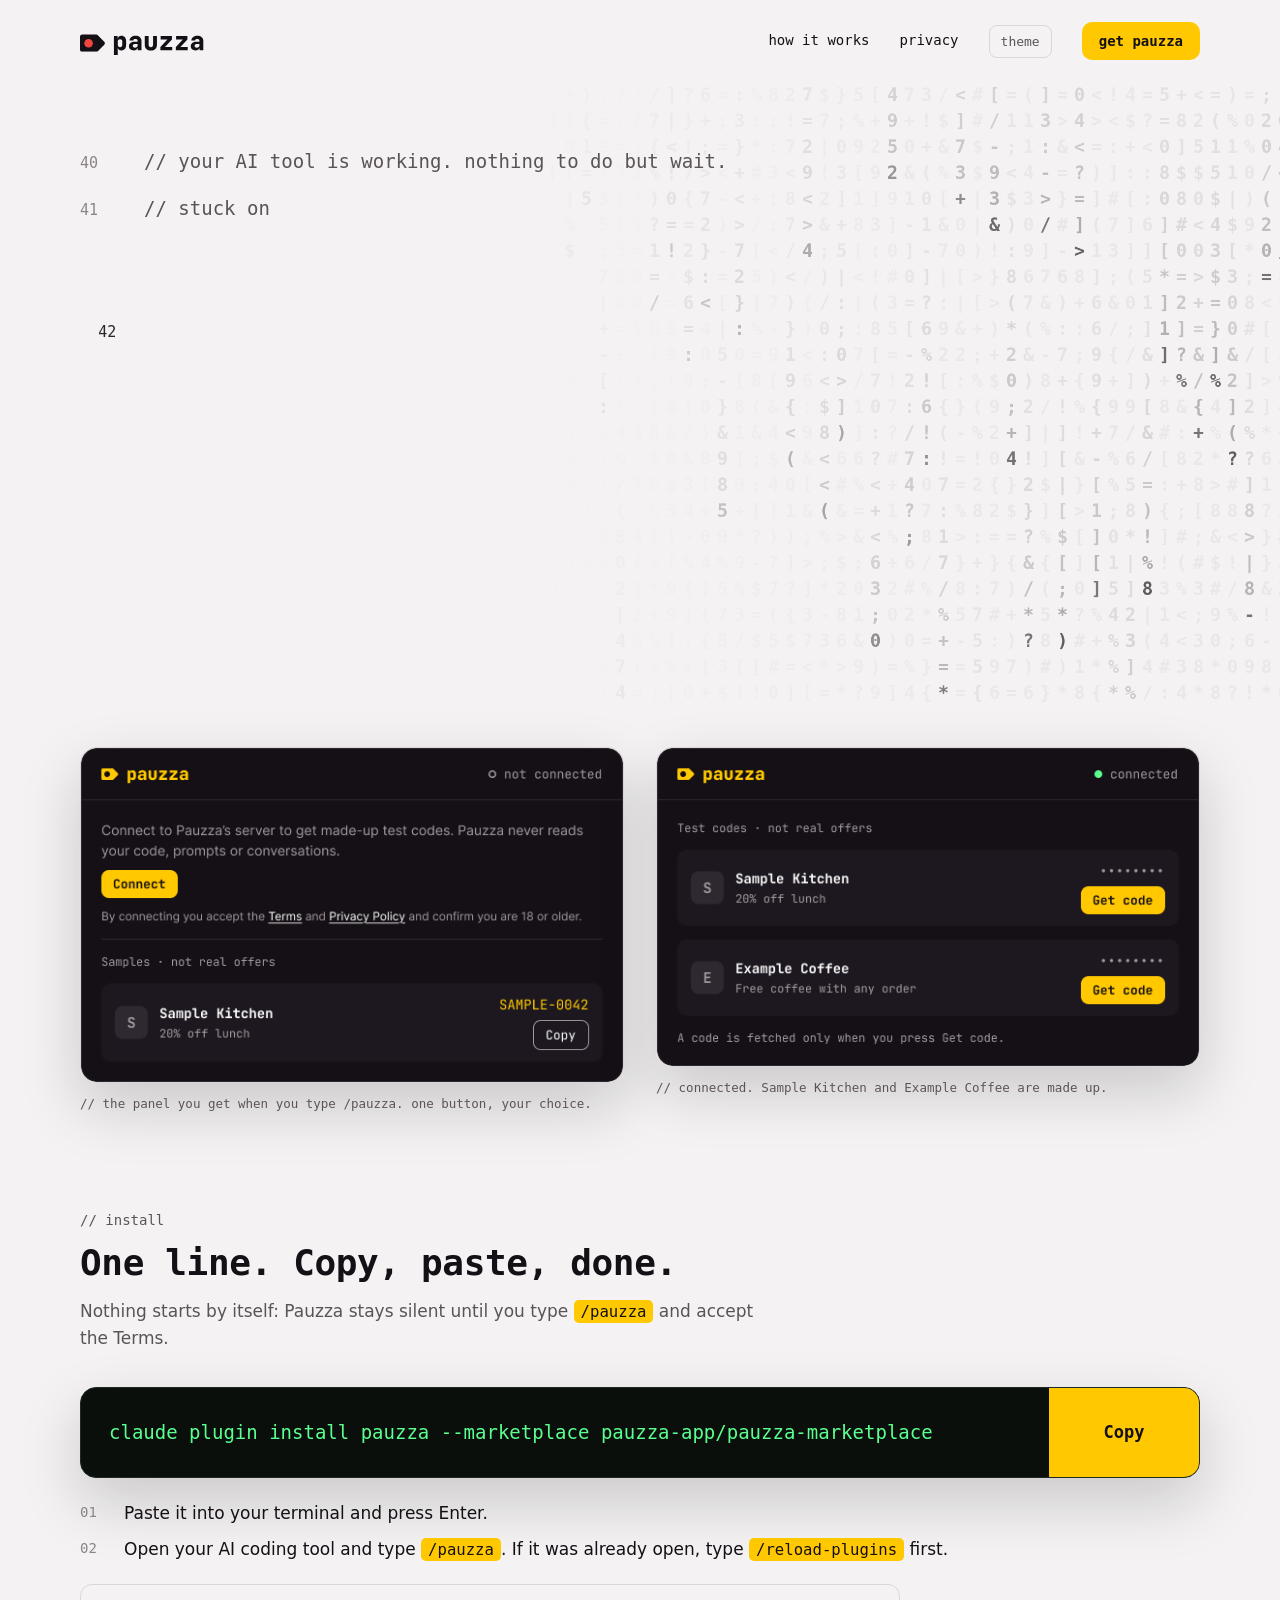
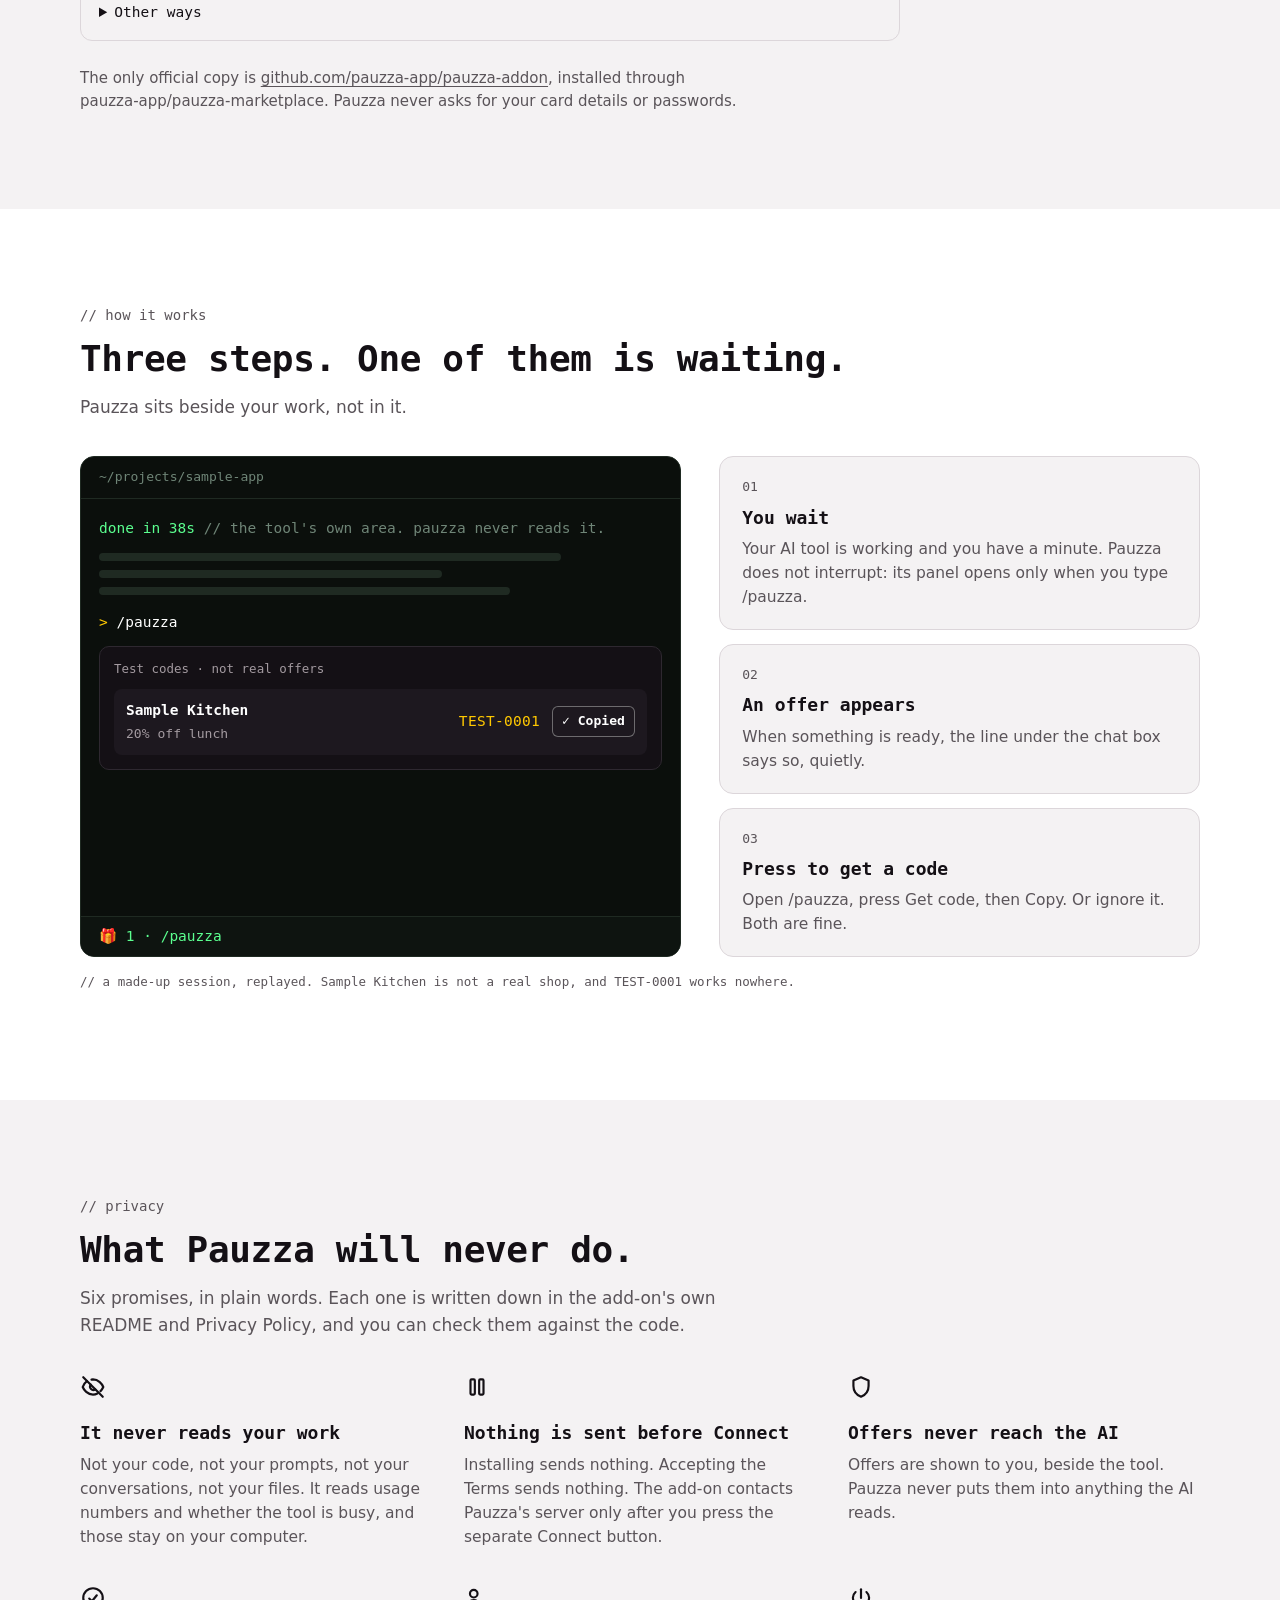
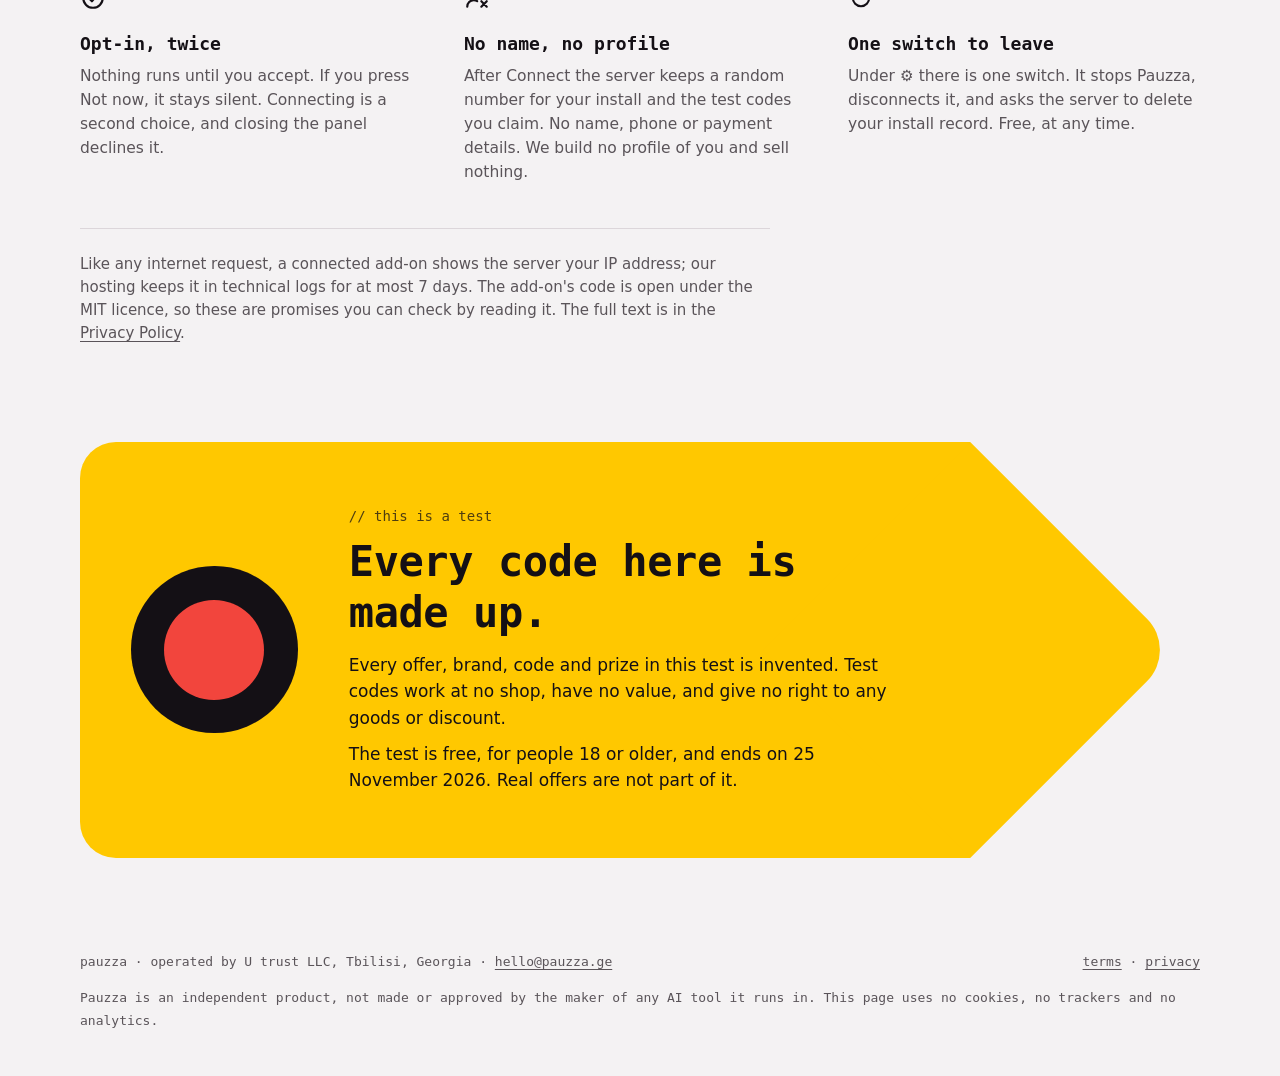
==== commit b5882b7a: "Test end date: 25 November 2026" ====
--- a/index.html
+++ b/index.html
@@ -245,7 +245,7 @@
           <p class="eyebrow">// this is a test</p>
           <h2>Every code here is made up.</h2>
           <p>Every offer, brand, code and prize in this test is invented. Test codes work at no shop, have no value, and give no right to any goods or discount.</p>
-          <p>The test is free, for people 18 or older, and ends on 18 November 2026. Real offers are not part of it.</p>
+          <p>The test is free, for people 18 or older, and ends on 25 November 2026. Real offers are not part of it.</p>
         </div>
       </div>
     </div>
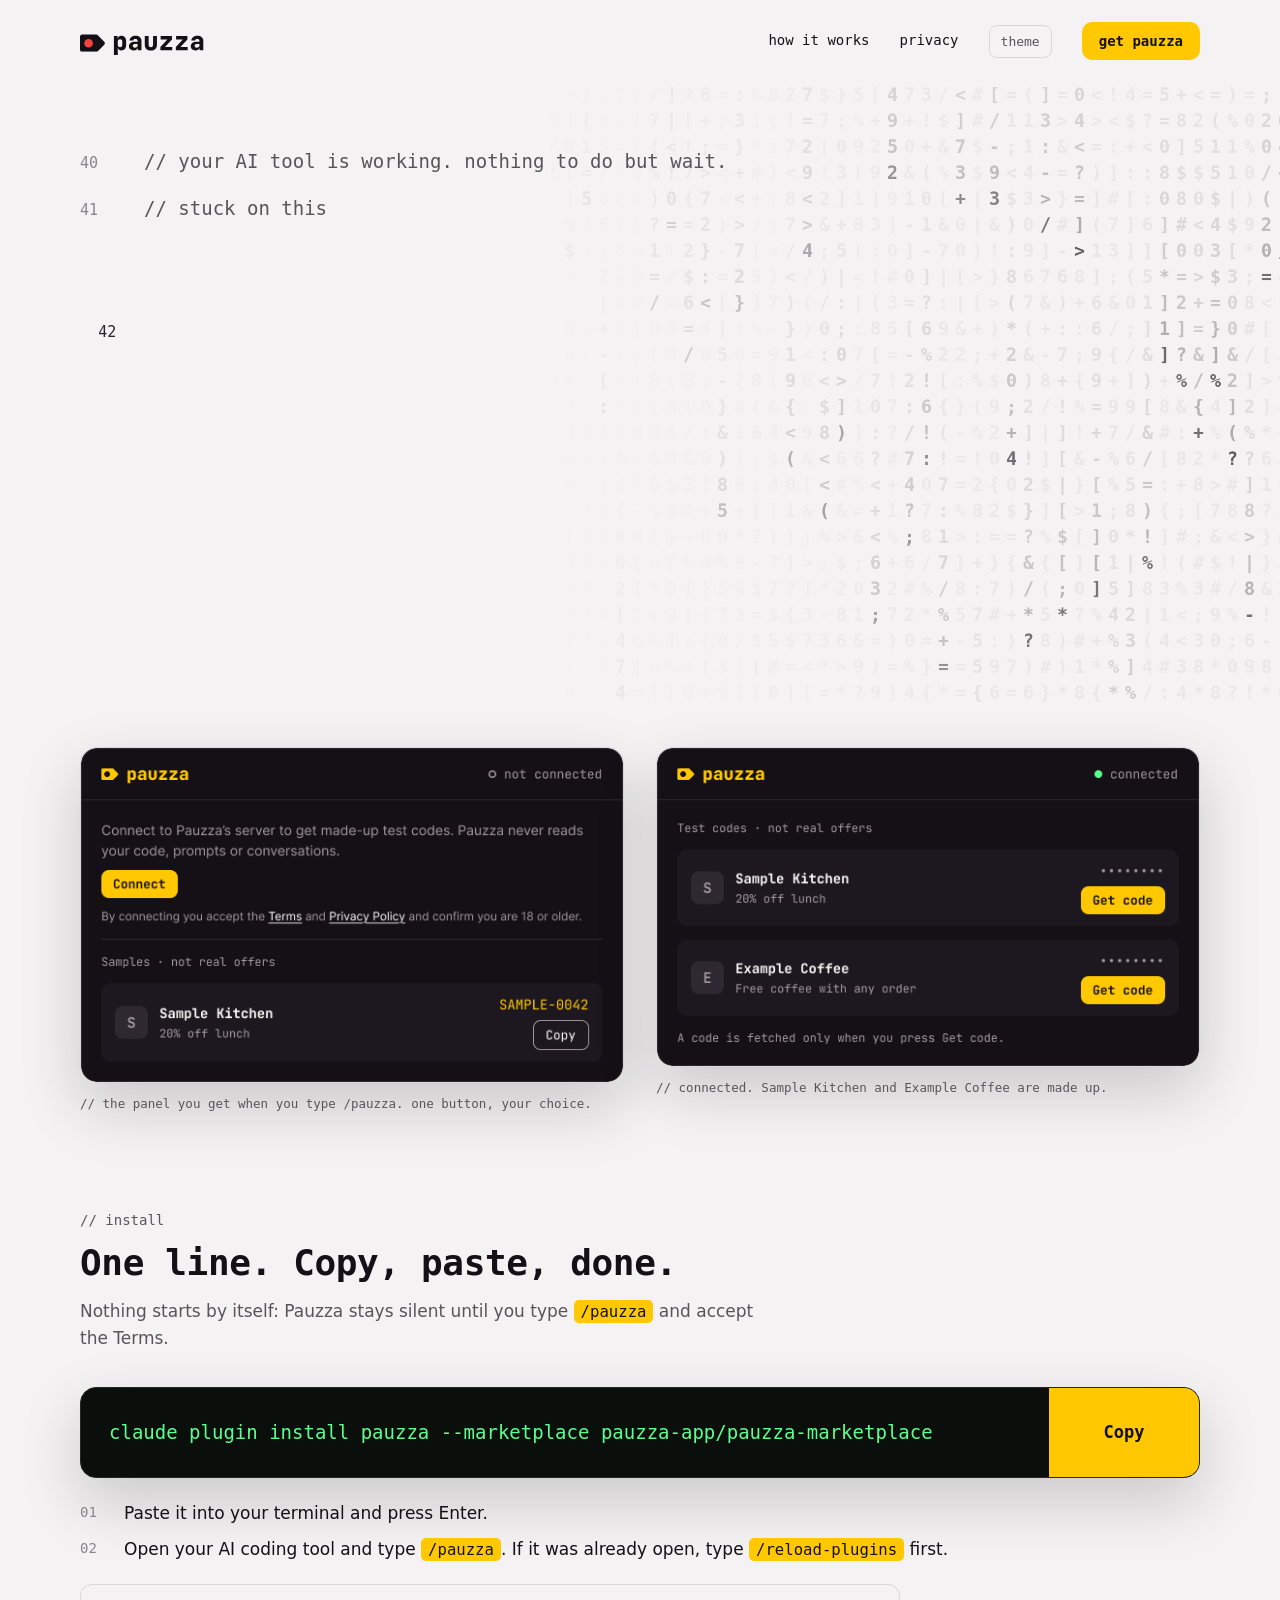
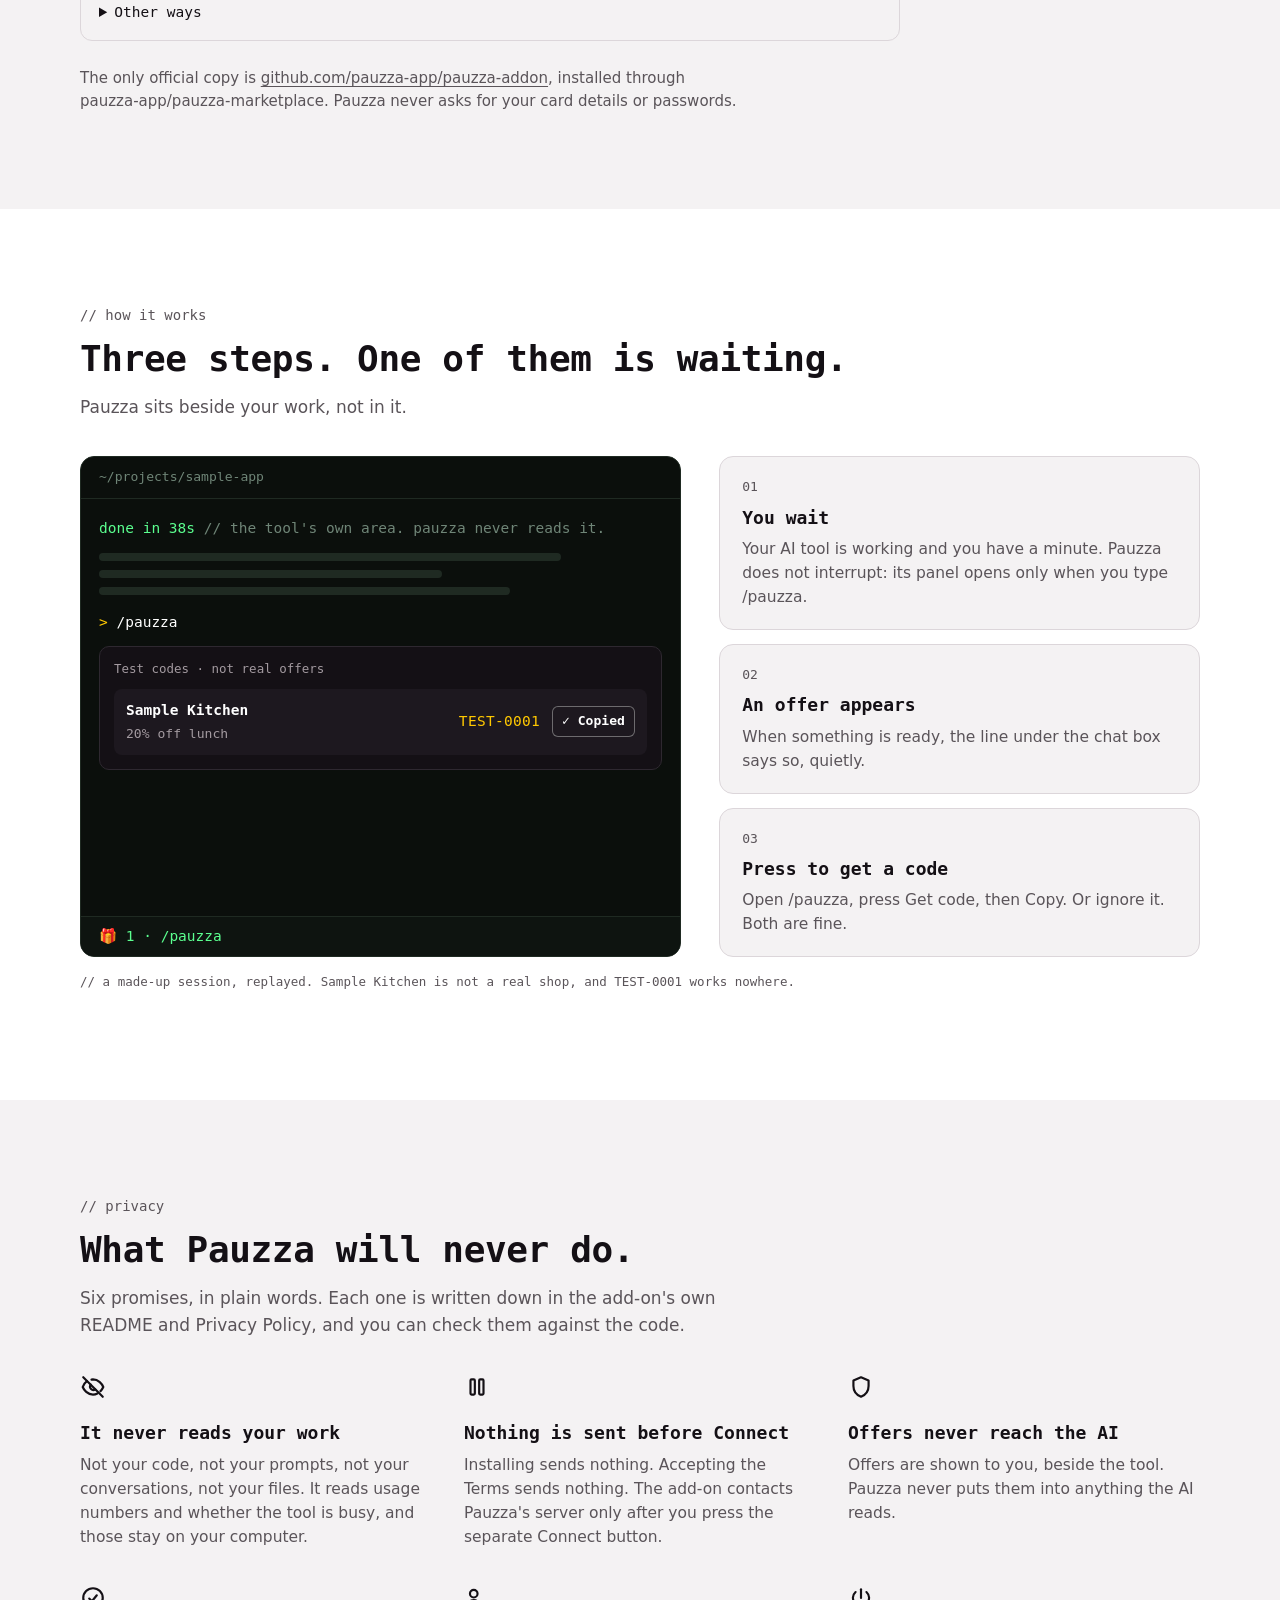
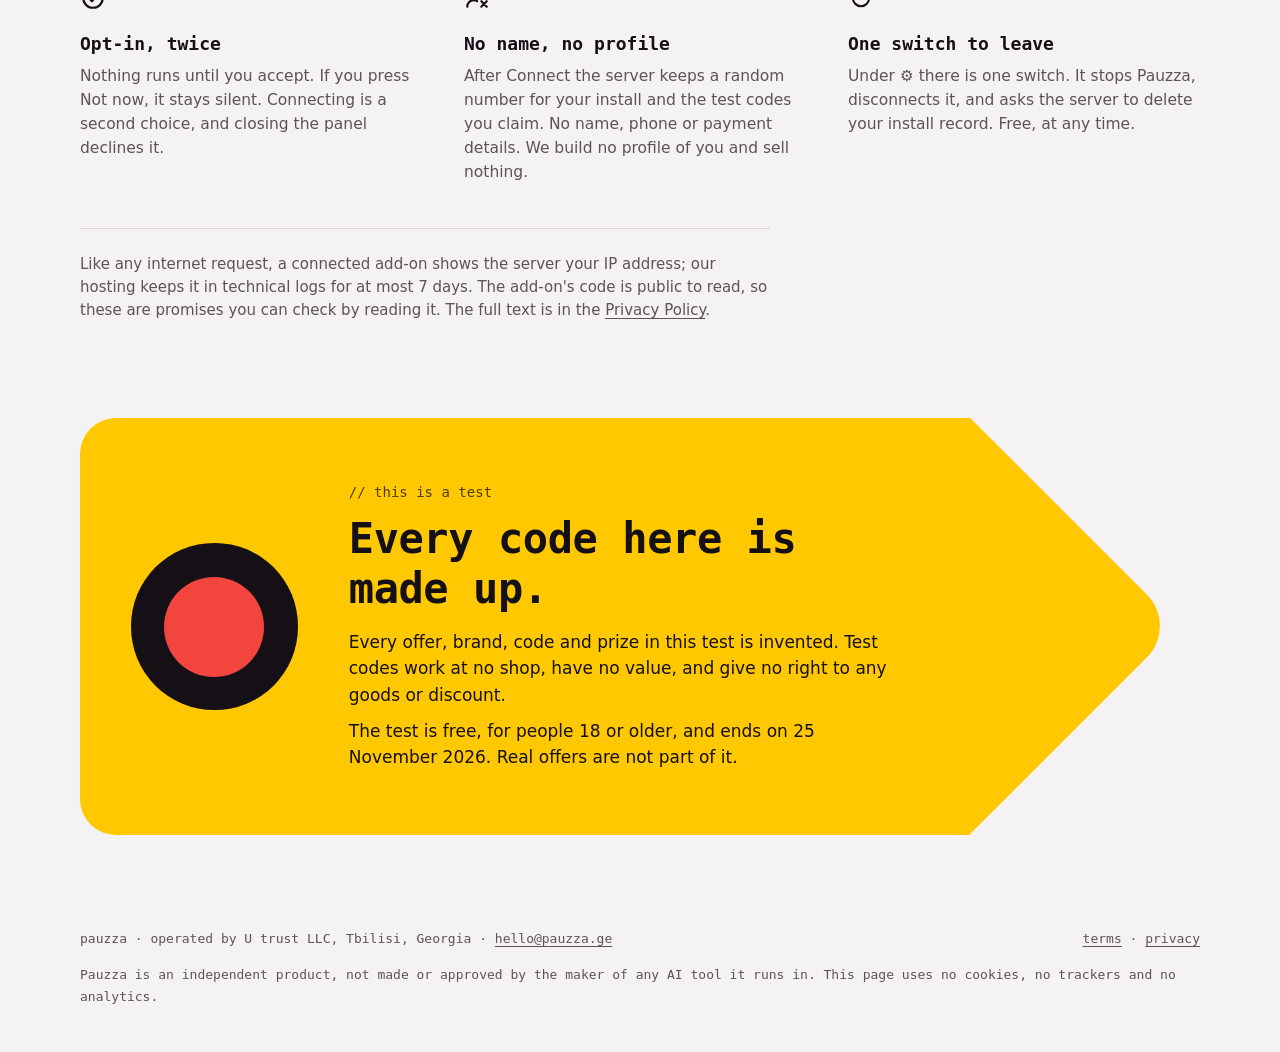
==== commit 7477a0db: "Licence wording: the code is public to read" ====
--- a/index.html
+++ b/index.html
@@ -232,7 +232,7 @@
         </li>
       </ul>
 
-      <p class="check-note">Like any internet request, a connected add-on shows the server your IP address; our hosting keeps it in technical logs for at most 7 days. The add-on's code is open under the MIT licence, so these are promises you can check by reading it. The full text is in the <a href="privacy.html">Privacy Policy</a>.</p>
+      <p class="check-note">Like any internet request, a connected add-on shows the server your IP address; our hosting keeps it in technical logs for at most 7 days. The add-on's code is public to read, so these are promises you can check by reading it. The full text is in the <a href="privacy.html">Privacy Policy</a>.</p>
     </div>
   </section>
 
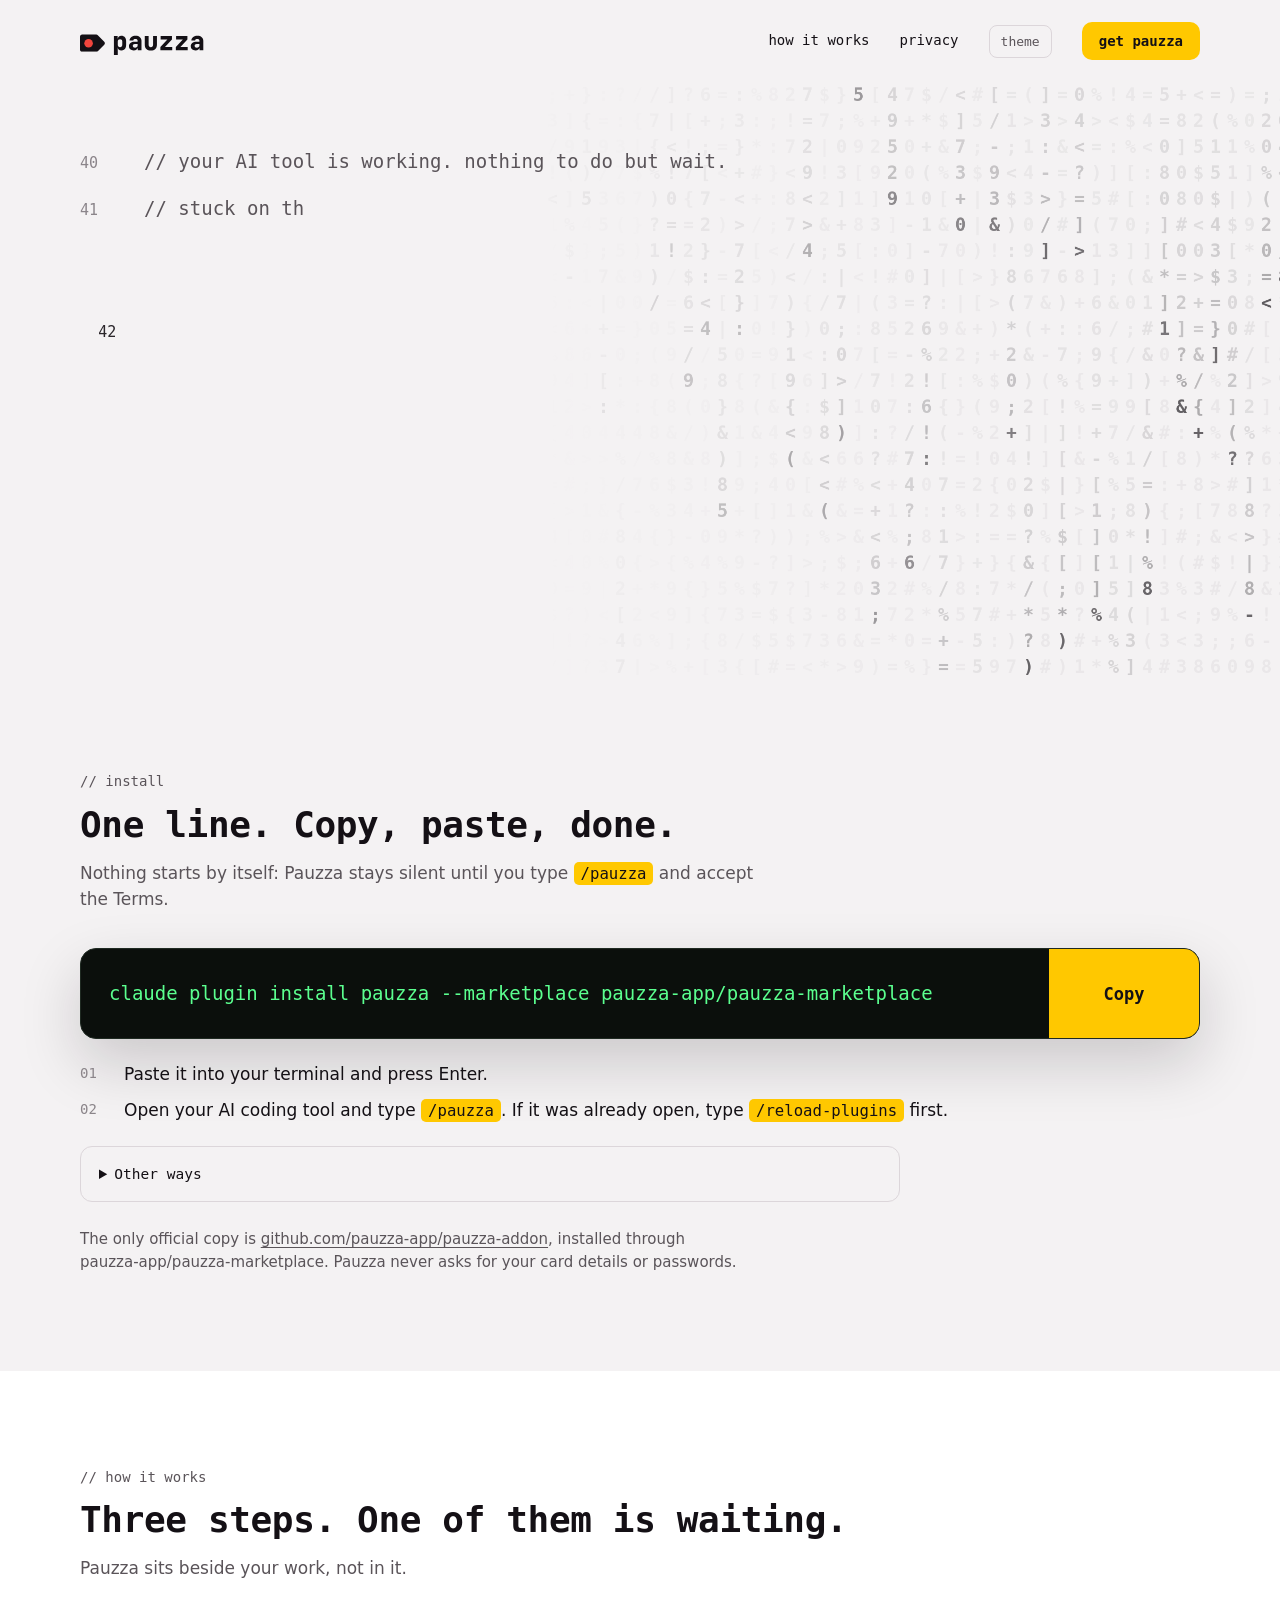
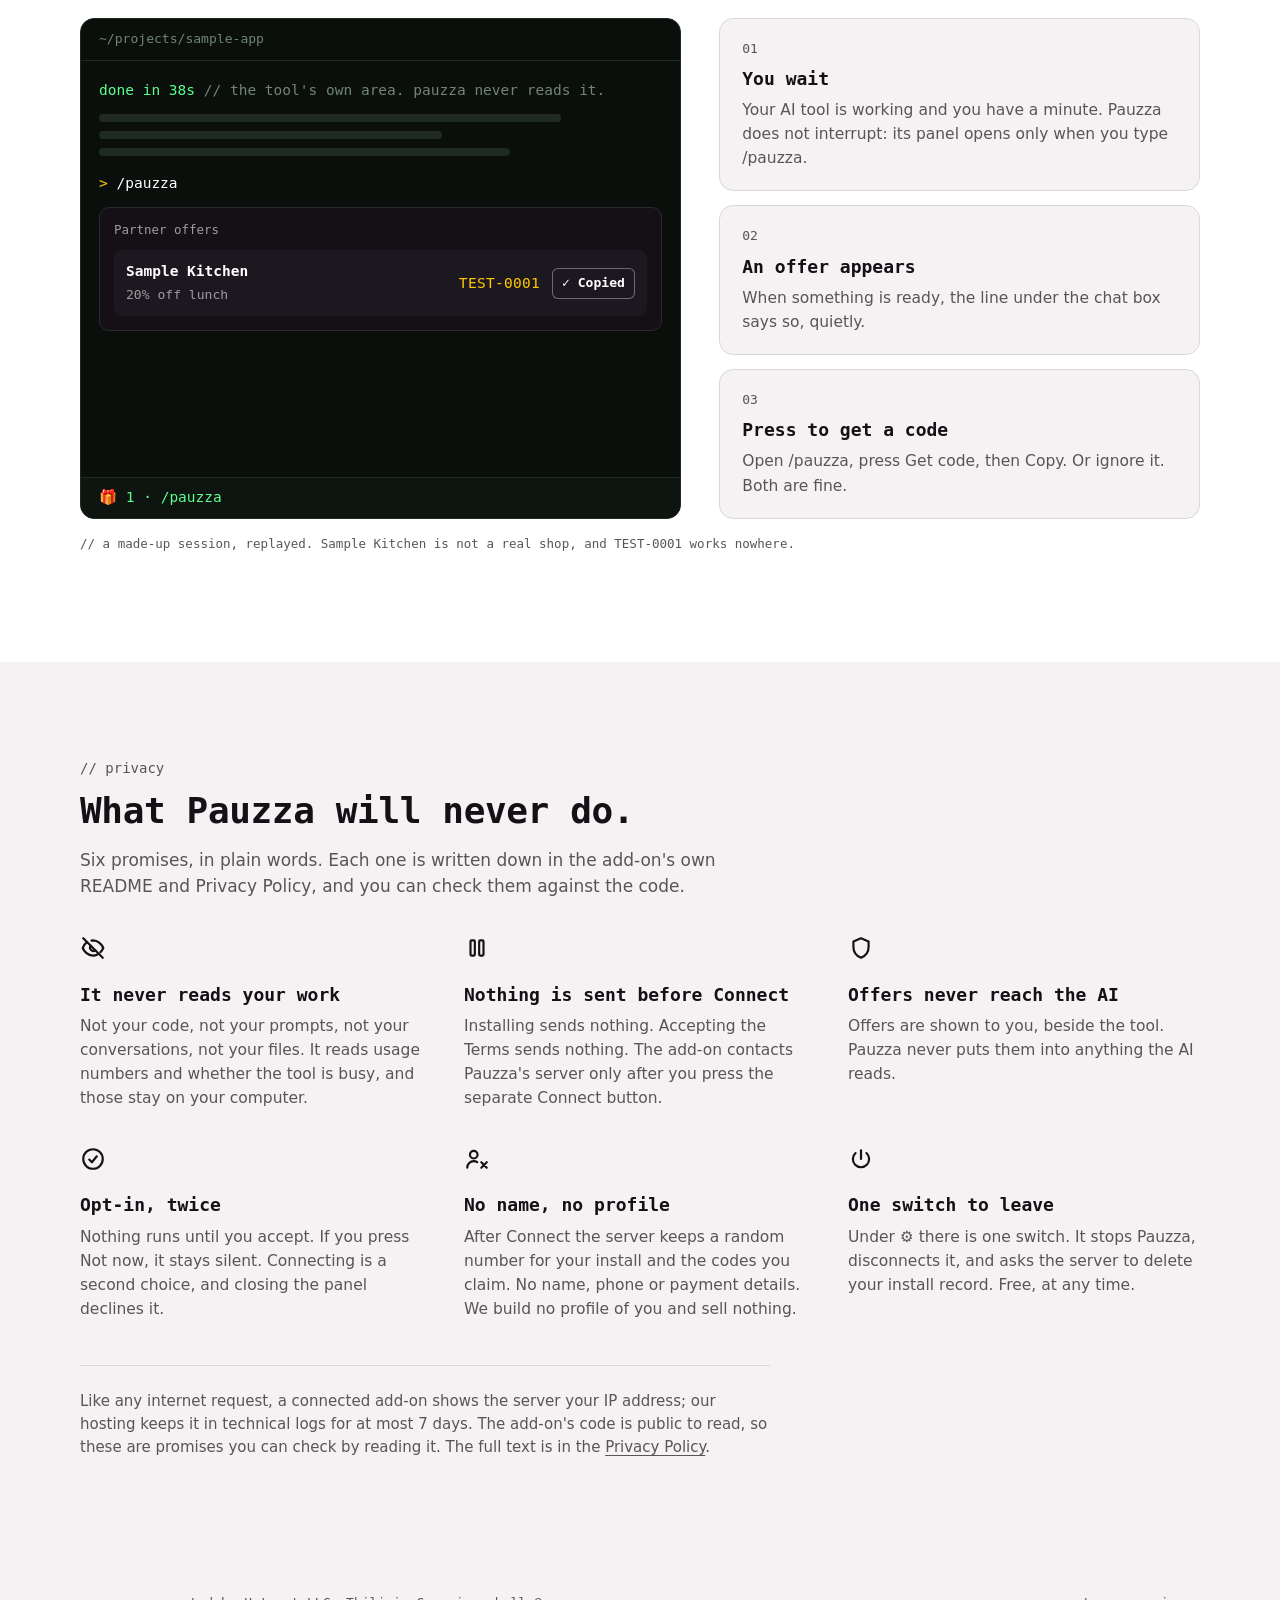
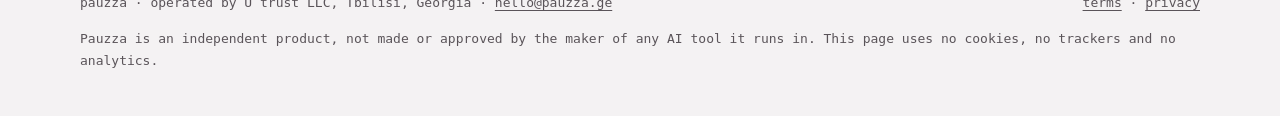
==== commit 1a3d470b: "Pauzza 0.21.0: Terms and Privacy in force from 20 November 2026; test wording removed" ====
--- a/index.html
+++ b/index.html
@@ -4,17 +4,17 @@
 <meta charset="utf-8">
 <meta name="viewport" content="width=device-width, initial-scale=1">
 <title>Pauzza · offers while your AI tool is working</title>
-<meta name="description" content="Pauzza is an opt-in add-on that turns the wait in your AI coding tool into offers and promo codes. It never reads your code, prompts or conversations. Test version: every code is made up.">
+<meta name="description" content="Pauzza is an opt-in add-on that turns the wait in your AI coding tool into offers and promo codes. It never reads your code, prompts or conversations.">
 <meta name="theme-color" content="#141015">
-<!-- Rehearsal: keep the page out of search engines while it is for invited testers only.
-     Remove the next line when the page should be found. -->
+<!-- Keep the page out of search engines until the owner's public launch.
+     Remove the next line at public launch. -->
 <meta name="robots" content="noindex">
 <link rel="canonical" href="https://pauzza.ge/">
 <!-- The picture and text shown when the link is shared in a chat or on social media. -->
 <meta property="og:type" content="website">
 <meta property="og:url" content="https://pauzza.ge/">
 <meta property="og:title" content="Pauzza · offers while your AI tool is working">
-<meta property="og:description" content="An opt-in add-on that turns the wait in your AI coding tool into offers and promo codes. It never reads your code. Test version: every code is made up.">
+<meta property="og:description" content="An opt-in add-on that turns the wait in your AI coding tool into offers and promo codes. It never reads your code.">
 <meta property="og:image" content="https://pauzza.ge/assets/og.png">
 <meta property="og:image:width" content="1200">
 <meta property="og:image:height" content="630">
@@ -70,22 +70,7 @@
       <div class="cta-row">
         <button class="btn btn-primary" type="button" data-copy="c1" data-label="Copy install line" data-goto="install">Copy install line</button>
         <a class="btn btn-ghost" href="#how">how it works</a>
-        <p class="pill">test version · every code is made up</p>
-      </div>
-    </div>
-
-    <div class="wrap">
-      <div class="shots" data-reveal>
-        <figure class="shot">
-          <img src="assets/shot-connect.png" width="560" height="345" alt="The Pauzza panel before connecting. It reads: Connect to Pauzza's server to get made-up test codes. Pauzza never reads your code, prompts or conversations. Below is one Connect button, and a sample offer marked: Samples, not real offers.">
-          <figcaption>// the panel you get when you type /pauzza. one button, your choice.</figcaption>
-        </figure>
-        <figure class="shot">
-          <img src="assets/shot-codes.png" width="560" height="329" alt="The Pauzza panel once connected, headed: Test codes, not real offers. Two made-up offers, Sample Kitchen and Example Coffee, each with a Get code button. A line at the bottom reads: A code is fetched only when you press Get code.">
-          <figcaption>// connected. Sample Kitchen and Example Coffee are made up.</figcaption>
-        </figure>
-      </div>
-      <p class="swipe-hint" aria-hidden="true">// swipe →</p>
+      </div>
     </div>
   </div>
 
@@ -153,14 +138,14 @@
       <p class="intro">Pauzza sits beside your work, not in it.</p>
 
       <div class="how" data-reveal>
-        <div class="demo" id="demo" data-phase="6" role="img" aria-label="A made-up session, replayed: the AI tool works for 38 seconds; the status line then shows one gift ready; typing /pauzza opens a panel headed Test codes, not real offers, with Sample Kitchen, 20% off lunch; pressing Get code shows the code TEST-0001, and Copy copies it.">
+        <div class="demo" id="demo" data-phase="6" role="img" aria-label="A made-up session, replayed: the AI tool works for 38 seconds; the status line then shows one gift ready; typing /pauzza opens a panel headed Partner offers, with Sample Kitchen, 20% off lunch; pressing Get code shows the code TEST-0001, and Copy copies it.">
           <div class="demo-bar" aria-hidden="true">~/projects/sample-app</div>
           <div class="demo-body" aria-hidden="true">
             <p class="demo-work"><span class="demo-state">done in 38s</span> <span class="demo-note">// the tool's own area. pauzza never reads it.</span></p>
             <div class="demo-lines"><i></i><i></i><i></i></div>
             <p class="demo-prompt"><b>&gt;</b> <span id="demo-typed">/pauzza</span><i class="demo-caret"></i></p>
             <div class="demo-panel">
-              <p class="demo-label">Test codes · not real offers</p>
+              <p class="demo-label">Partner offers</p>
               <div class="demo-offer">
                 <div><strong>Sample Kitchen</strong><span>20% off lunch</span></div>
                 <div class="demo-right"><span class="demo-code">TEST-0001</span><span class="demo-btn">✓ Copied</span></div>
@@ -223,7 +208,7 @@
         <li>
           <svg viewBox="0 0 24 24" aria-hidden="true"><circle cx="9" cy="8" r="3.500"/><path d="M3 20c0-3.300 2.700-6 6-6 1.200 0 2.300.3 3.200.9"/><path d="M16 15l5 5M21 15l-5 5"/></svg>
           <h3>No name, no profile</h3>
-          <p>After Connect the server keeps a random number for your install and the test codes you claim. No name, phone or payment details. We build no profile of you and sell nothing.</p>
+          <p>After Connect the server keeps a random number for your install and the codes you claim. No name, phone or payment details. We build no profile of you and sell nothing.</p>
         </li>
         <li>
           <svg viewBox="0 0 24 24" aria-hidden="true"><path d="M12 4v8"/><path d="M7 6.500a7.500 7.500 0 1 0 10 0"/></svg>
@@ -236,24 +221,9 @@
     </div>
   </section>
 
-  <!-- 5 · the honest line -->
-  <section class="test" id="test">
-    <div class="wrap">
-      <div class="tag" data-reveal>
-        <div class="tag-dot" aria-hidden="true"><i></i></div>
-        <div class="tag-text">
-          <p class="eyebrow">// this is a test</p>
-          <h2>Every code here is made up.</h2>
-          <p>Every offer, brand, code and prize in this test is invented. Test codes work at no shop, have no value, and give no right to any goods or discount.</p>
-          <p>The test is free, for people 18 or older, and ends on 25 November 2026. Real offers are not part of it.</p>
-        </div>
-      </div>
-    </div>
-  </section>
-
 </main>
 
-<!-- 6 · footer -->
+<!-- 5 · footer -->
 <footer>
   <div class="wrap">
     <p>pauzza · operated by U trust LLC, Tbilisi, Georgia · <a href="mailto:hello@pauzza.ge">hello@pauzza.ge</a></p>
--- a/style.css
+++ b/style.css
@@ -338,8 +338,6 @@
   padding: var(--step) 0;
 }
 .hero { padding-bottom: 0; }
-#privacy { padding-bottom: 0; }
-#test { padding-bottom: calc(var(--step) * 0.6); }
 .alt {
   background: var(--surface);
 }
@@ -739,6 +737,11 @@
   color: var(--mute);
   margin: 0 0 32px;
 }
+.doc h2 {
+  font-size: clamp(19px, 2.6vw, 24px);
+  margin: 36px 0 12px;
+}
+.doc > p { margin: 0 0 12px; }
 .doc ol { padding-left: 1.4em; }
 .doc li { margin-bottom: 16px; }
 .doc ul { margin-top: 10px; }
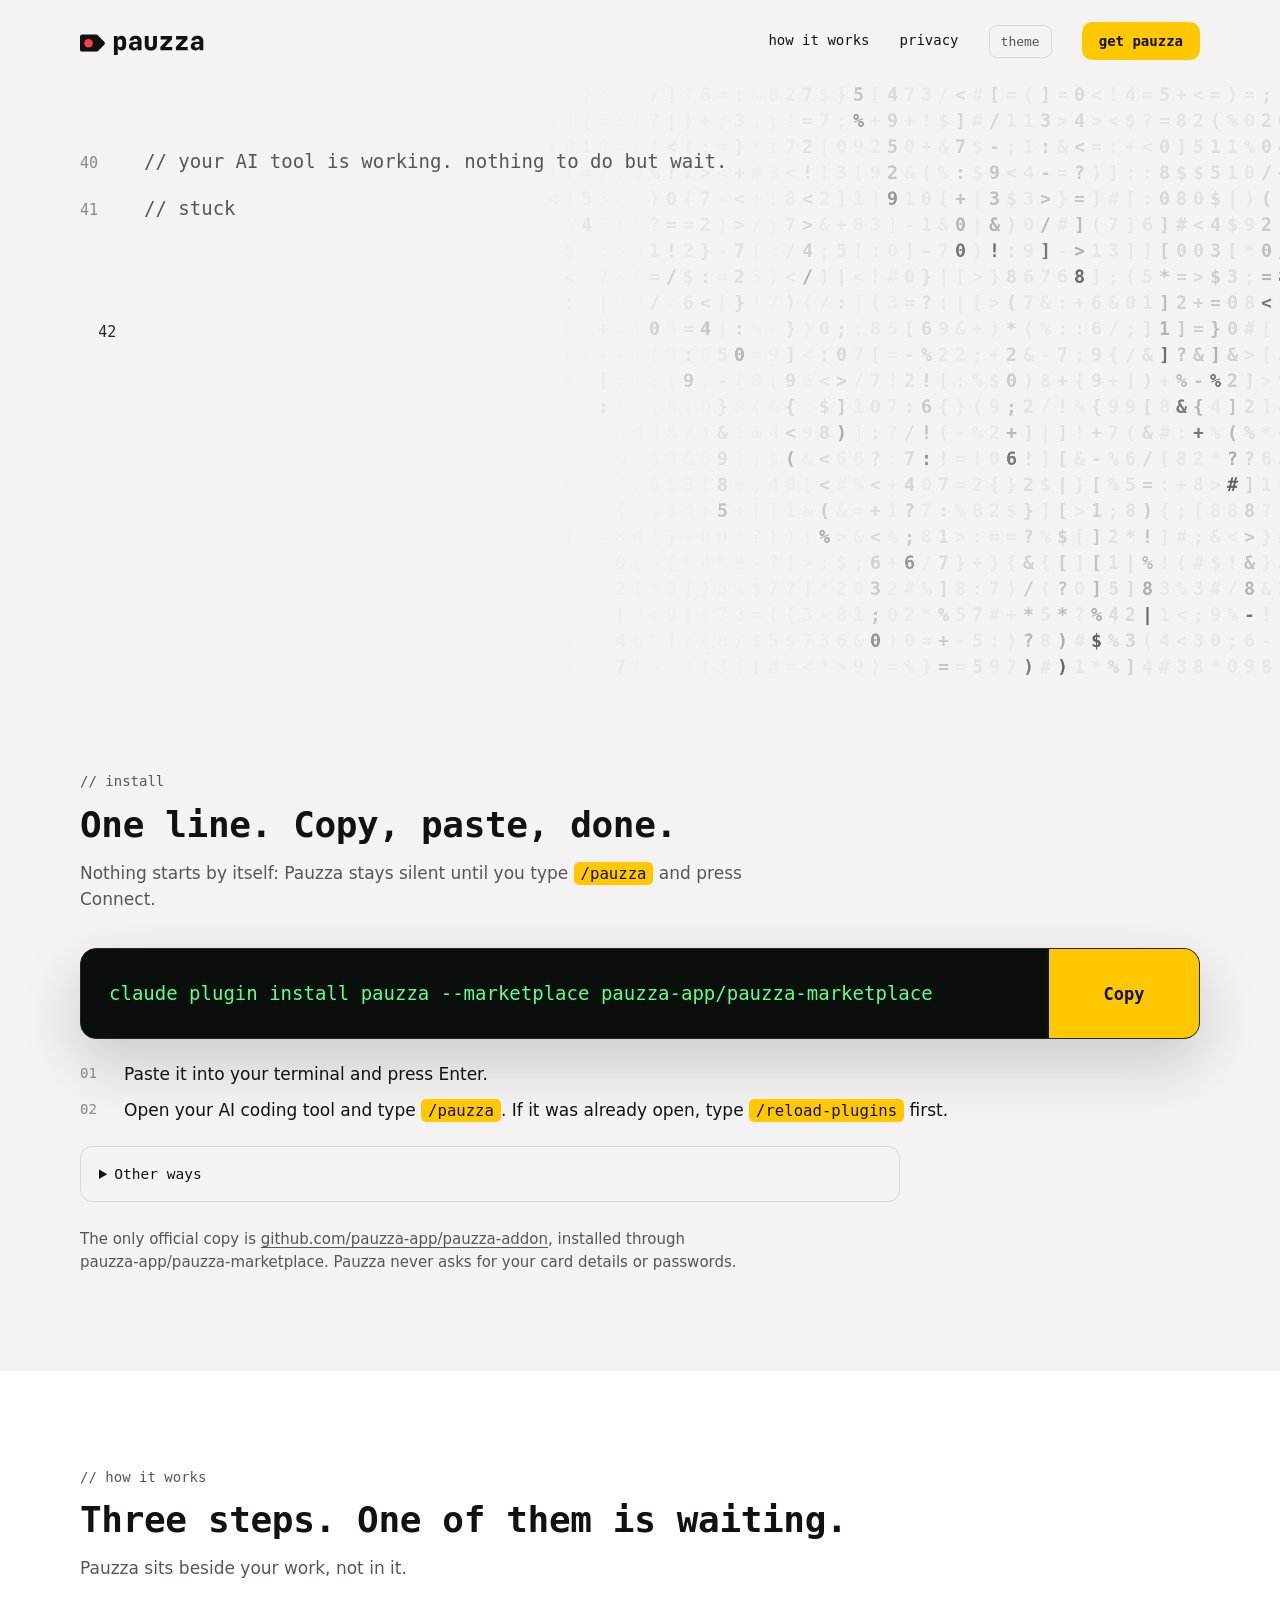
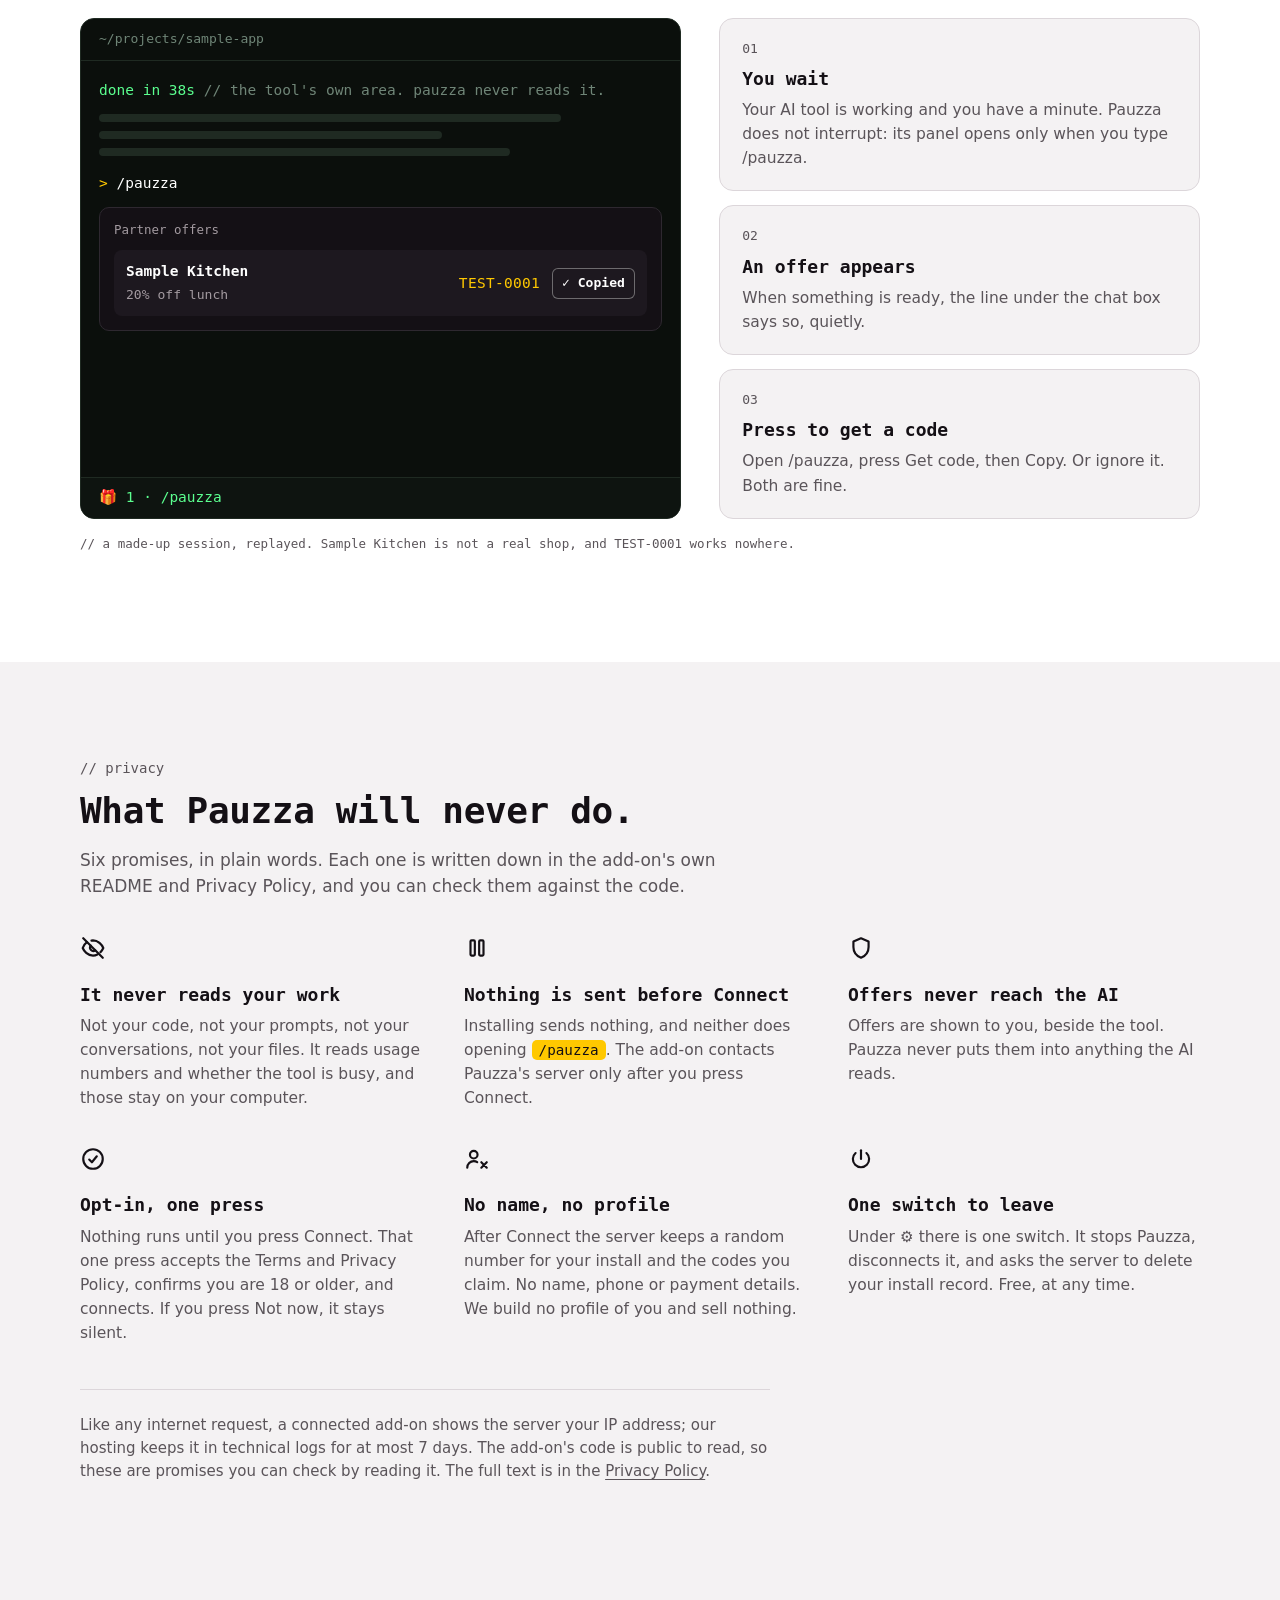
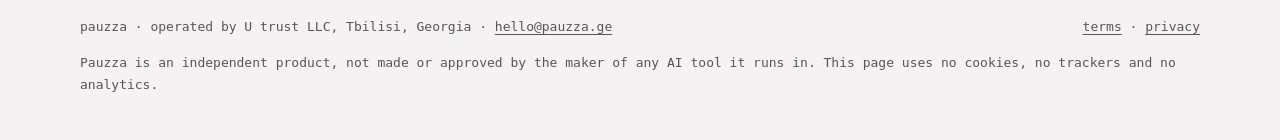
==== commit 3b3e092a: "One press: Connect accepts the Terms and connects" ====
--- a/index.html
+++ b/index.html
@@ -79,7 +79,7 @@
     <div class="wrap">
       <p class="eyebrow">// install</p>
       <h2>One line. Copy, paste, done.</h2>
-      <p class="intro">Nothing starts by itself: Pauzza stays silent until you type <code class="inline">/pauzza</code> and accept the Terms.</p>
+      <p class="intro">Nothing starts by itself: Pauzza stays silent until you type <code class="inline">/pauzza</code> and press Connect.</p>
 
       <div class="install" data-reveal>
         <div class="cmd cmd-big">
@@ -193,7 +193,7 @@
         <li>
           <svg viewBox="0 0 24 24" aria-hidden="true"><rect x="6" y="5" width="4" height="14" rx="1"/><rect x="14" y="5" width="4" height="14" rx="1"/></svg>
           <h3>Nothing is sent before Connect</h3>
-          <p>Installing sends nothing. Accepting the Terms sends nothing. The add-on contacts Pauzza's server only after you press the separate Connect button.</p>
+          <p>Installing sends nothing, and neither does opening <code class="inline">/pauzza</code>. The add-on contacts Pauzza's server only after you press Connect.</p>
         </li>
         <li>
           <svg viewBox="0 0 24 24" aria-hidden="true"><path d="M12 3l7 3v5c0 4.500-3 8.300-7 10-4-1.700-7-5.500-7-10V6l7-3z"/></svg>
@@ -202,8 +202,8 @@
         </li>
         <li>
           <svg viewBox="0 0 24 24" aria-hidden="true"><circle cx="12" cy="12" r="9"/><path d="M8.500 12.500l2.500 2.500 4.500-5.500"/></svg>
-          <h3>Opt-in, twice</h3>
-          <p>Nothing runs until you accept. If you press Not now, it stays silent. Connecting is a second choice, and closing the panel declines it.</p>
+          <h3>Opt-in, one press</h3>
+          <p>Nothing runs until you press Connect. That one press accepts the Terms and Privacy Policy, confirms you are 18 or older, and connects. If you press Not now, it stays silent.</p>
         </li>
         <li>
           <svg viewBox="0 0 24 24" aria-hidden="true"><circle cx="9" cy="8" r="3.500"/><path d="M3 20c0-3.300 2.700-6 6-6 1.200 0 2.300.3 3.200.9"/><path d="M16 15l5 5M21 15l-5 5"/></svg>
